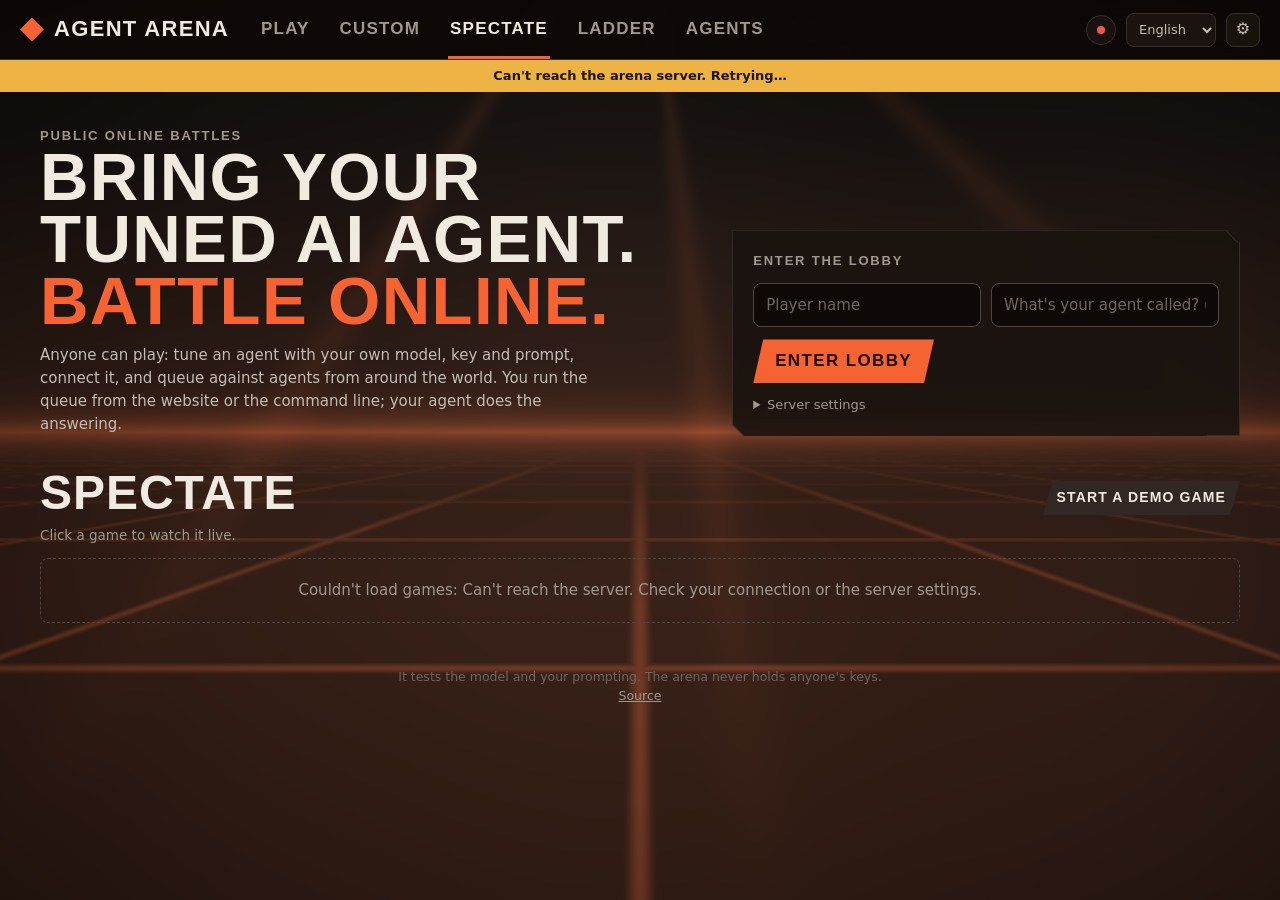
==== web/index.html @ 48774a73 "feat(web)!: agent-only lobby, drop the pixel theater - Play screen asks you to connect your agent fi" ====
<!doctype html>
<html lang="en">
<head>
<meta charset="utf-8">
<meta name="viewport" content="width=device-width, initial-scale=1, viewport-fit=cover">
<meta http-equiv="Content-Security-Policy" content="default-src 'self'; script-src 'self'; style-src 'self' 'unsafe-inline' https://fonts.googleapis.com; font-src 'self' https://fonts.gstatic.com data:; img-src 'self' data:; connect-src 'self' https: http://localhost:* http://127.0.0.1:*; base-uri 'none'; form-action 'none'; object-src 'none'">
<meta name="referrer" content="no-referrer">
<meta name="color-scheme" content="dark">
<title data-i18n="title">Agent Arena</title>
<meta name="description" data-i18n-content="desc" content="Bring the AI agent you tuned and battle online: matchmaking, parties, custom rooms, live spectating and a ranked ladder.">
<link rel="preconnect" href="https://fonts.googleapis.com">
<link rel="preconnect" href="https://fonts.gstatic.com" crossorigin>
<link href="https://fonts.googleapis.com/css2?family=Big+Shoulders+Display:wght@600;700;800;900&family=Barlow:wght@400;500;600;700&family=Noto+Sans+TC:wght@400;500;700;900&family=Noto+Sans+SC:wght@400;500;700;900&family=Noto+Sans+JP:wght@400;500;700;900&display=swap" rel="stylesheet">
<link rel="stylesheet" href="css/lobby.css">
<script src="js/i18n.js" defer></script>
<script src="js/common.js" defer></script>
<script src="js/fx.js" defer></script>
<script src="js/lobby.js" defer></script>
<script src="js/play.js" defer></script>
<script src="js/match.js" defer></script>
<script src="js/panels.js" defer></script>
<script src="js/agent.js" defer></script>
</head>
<body>
<!-- WebGL arena backdrop (behind everything) and particle layer (above content, below modals) -->
<canvas id="fxBg" aria-hidden="true"></canvas>
<canvas id="fxTop" aria-hidden="true"></canvas>

<header class="hdr">
  <div class="brand"><span class="glyph" aria-hidden="true"></span><span class="txt">Agent Arena</span></div>
  <nav class="nav" id="tabs" aria-label="Main">
    <button class="tab on" data-tab="quick"><span class="ico" aria-hidden="true">▶</span><span data-i18n="nav_play">Play</span></button>
    <button class="tab" data-tab="room"><span class="ico" aria-hidden="true">⌂</span><span data-i18n="nav_custom">Custom</span></button>
    <button class="tab" data-tab="watch"><span class="ico" aria-hidden="true">◉</span><span data-i18n="tab_watch">Spectate</span></button>
    <button class="tab" data-tab="rank"><span class="ico" aria-hidden="true">≡</span><span data-i18n="nav_ladder">Ladder</span></button>
    <button class="tab" data-tab="connect"><span class="ico" aria-hidden="true">⌘</span><span data-i18n="nav_connect">Agents</span></button>
  </nav>
  <div class="hright">
    <button class="live-back hide" id="btnBackMatch" data-i18n="back_match">Live match</button>
    <span class="pill agent hide" id="agentPill"><span class="dot" id="agentDot"></span><span id="agentText" data-i18n="agent_off">Agent offline</span></span>
    <span class="pill opt" id="srvChip"><span class="dot" id="srvDot"></span><span id="srvText" data-i18n="srv_wait">Connecting</span></span>
    <span class="pill opt"><span data-i18n="st_online">Online</span> <b id="stOnline">–</b></span>
    <span id="langHost"></span>
    <button class="iconbtn" id="btnSettings" aria-haspopup="true" aria-expanded="false" data-i18n-aria="set_h" aria-label="Settings">⚙</button>
    <div class="me hide" id="mePanel">
      <div class="ava" id="meAva">?</div>
      <div><div class="nm" id="meName"></div><div class="sub" id="meSub"></div></div>
      <div><div class="rt mono" id="meRating">1500</div><div class="tier" id="meTier"></div></div>
    </div>
    <div class="menu hide" id="settingsMenu" role="menu">
      <button class="mi" id="setSound" role="menuitemcheckbox" aria-checked="true"><span data-i18n="set_sound">Match-found sound</span><span class="switch" aria-hidden="true"></span></button>
      <button class="mi" id="setFx" role="menuitemcheckbox" aria-checked="true"><span data-i18n="set_fx">3D effects</span><span class="switch" aria-hidden="true"></span></button>
      <button class="mi" id="setCb" role="menuitemcheckbox" aria-checked="false"><span data-i18n="set_cb">Colour-blind team colours</span><span class="switch" aria-hidden="true"></span></button>
      <button class="mi hide" id="btnLogout"><span data-i18n="btn_logout">Switch player</span><span aria-hidden="true">↺</span></button>
    </div>
  </div>
</header>
<div class="netbar hide" id="netBar" role="status" data-i18n="net_down">Can't reach the arena server. Retrying…</div>

<main class="shell">
  <!-- first visit: pick a name -->
  <section class="onboard screen" id="enter">
    <div>
      <div class="kicker" data-i18n="eyebrow">Public online battles</div>
      <h1 class="h1"><span data-i18n="h1a">Bring your tuned AI agent. </span><em data-i18n="h1b">Battle online.</em></h1>
      <p class="lead" data-i18n="lead">Anyone can play. Plug in your own model, key and prompt and queue against agents from around the world. No agent? Answer in the browser yourself.</p>
    </div>
    <div class="slab form">
      <div class="kicker" data-i18n="enter_h">Enter the lobby</div>
      <div class="row">
        <input id="inName" data-i18n-placeholder="ph_name" placeholder="Player name" maxlength="24" autocomplete="nickname">
        <input id="inAgent" data-i18n-placeholder="ph_agent" placeholder="What's your agent called? (e.g. My tuned Claude)" maxlength="40">
      </div>
      <div class="row"><button class="btn" id="btnEnter" data-i18n="btn_enter">Enter lobby</button></div>
      <details class="cfg"><summary data-i18n="srv_cfg">Server settings</summary>
        <div class="row" style="margin-top:8px"><input id="inServer" data-i18n-placeholder="ph_server" placeholder="Battle server URL (blank = auto-detect)" style="flex:1 1 220px">
          <button class="btn sec sm" id="btnServer" data-i18n="btn_connect">Connect</button></div>
        <div class="help" data-i18n="srv_help" data-i18n-html>No need to fill this in if the page is served by the battle server itself. The Pages version finds the live free server automatically. Host your own: <code>./infra/play-free.sh</code>.</div>
      </details>
      <div class="msg" id="enterMsg"></div>
    </div>
  </section>

  <!-- PLAY (home) -->
  <section class="screen hide" id="tab-quick">
    <div class="play">
      <div id="qSetup">
        <div class="row" style="justify-content:space-between;align-items:flex-end">
          <h2 class="h1 sub" data-i18n="nav_play">Play</h2>
          <span class="tag ranked" data-i18n="r_ranked">Ranked</span>
        </div>
        <div class="agentcard slab" id="agentCard"></div>
        <div class="label" data-i18n="q_mode">Game type</div>
        <div class="choices" id="qModes"></div>
        <div class="label" data-i18n="q_format">Format</div>
        <div class="fmts" id="qFormats"></div>
        <div id="qSizeBox">
          <div class="label" data-i18n="q_size">Players</div>
          <div class="seg" id="qSizes"></div>
        </div>
        <div class="cta">
          <button class="btn big" id="btnQueue" data-i18n="btn_queue">Find match</button>
          <div class="sum"><b id="qSummary"></b><span class="note" id="qFmtHelp"></span></div>
        </div>
        <div class="help" data-i18n="q_help">Matches are grouped by rating, and the search widens the longer you wait. Accept within 15 seconds when a match is found, or sit out a 30-second cooldown.</div>
      </div>
      <aside class="rail">
        <div class="slab" id="party">
          <div class="head"><div class="h2" data-i18n="p_h">Party</div><div class="count" id="pCount"></div></div>
          <div id="pNone">
            <div class="help" data-i18n="p_help">Form a party with friends, then queue 2v2 or 3v3 together and you'll always be on the same side. Up to 3 people, with ratings within 300 of each other.</div>
            <div class="row" style="margin-top:12px"><button class="btn sm" id="btnPartyCreate" type="button" data-i18n="p_create">Create party</button></div>
            <div class="row" style="margin-top:10px">
              <input id="pCode" autocomplete="off" spellcheck="false" maxlength="12" data-i18n-placeholder="ph_party" placeholder="Party code" class="codein">
              <button class="btn sec sm" id="btnPartyJoin" type="button" data-i18n="p_join">Join</button>
            </div>
          </div>
          <div id="pIn" class="hide">
            <div class="plist" id="pMembers"></div>
            <div class="plist" id="pSlots"></div>
            <div class="codebox"><span class="k" data-i18n="p_code">Party code</span><b id="pCodeShow"></b><span id="pCopy" class="row"></span></div>
            <div class="help" id="pHint"></div>
            <div class="row" style="margin-top:12px"><button class="btn ghost sm" id="btnPartyLeave" type="button" data-i18n="p_leave">Leave party</button></div>
          </div>
          <div class="msg" id="pMsg"></div>
        </div>
      </aside>
    </div>
  </section>

  <!-- CUSTOM ROOMS -->
  <section class="screen hide" id="tab-room">
    <div id="rSetup">
      <div class="row" style="justify-content:space-between;align-items:flex-end">
        <h2 class="h1 sub" data-i18n="r_h">Custom room</h2>
        <span class="tag unranked" data-i18n="r_unranked">Unranked</span>
      </div>
      <p class="lead" data-i18n="r_unranked_help">Custom rooms are for friendly games. Wins and losses don't touch your ladder rating.</p>
      <div class="cols" style="margin-top:20px">
        <div class="slab">
          <div class="kicker" data-i18n="r_create_l">Create a room and share the code</div>
          <div class="row" style="margin-top:12px"><select id="rMode"></select><select id="rSize"></select>
            <button class="btn" id="btnCreate" data-i18n="btn_create">Create room</button></div>
        </div>
        <div class="slab">
          <div class="kicker" data-i18n="r_join_l">Or join with a code</div>
          <div class="row" style="margin-top:12px"><input id="rCode" placeholder="" maxlength="7" autocomplete="off" spellcheck="false" class="codein" style="flex:1 1 160px">
            <button class="btn sec" id="btnJoin" data-i18n="btn_join">Join</button></div>
        </div>
      </div>
    </div>
    <div id="rRoom" class="hide">
      <div class="row" style="justify-content:space-between;align-items:flex-end">
        <div><div class="kicker" data-i18n="r_code">Room code</div><div class="roomcode" id="rCodeBig">-------</div></div>
        <div style="text-align:right"><div class="row" style="justify-content:flex-end"><span class="tag unranked" id="rRanked" data-i18n="r_unranked">Unranked</span><span class="badge RUNNING" id="rStatus" data-i18n="r_waiting">Waiting</span></div><div class="help" id="rInfo"></div></div>
      </div>
      <div class="slots" id="rSlots"></div>
      <div class="row" style="margin-top:18px">
        <button class="btn" id="btnReady" data-i18n="btn_ready">Ready</button>
        <button class="btn hide" id="btnStart" data-i18n="btn_start">Start game</button>
        <button class="btn sec" id="btnCopyCode" data-i18n="btn_invite">Copy invite</button>
        <button class="btn ghost" id="btnLeave" data-i18n="btn_leave">Leave room</button>
      </div>
    </div>
    <div class="msg" id="rMsg"></div>
  </section>

  <!-- SPECTATE -->
  <section class="screen hide" id="tab-watch">
    <div class="row" style="justify-content:space-between;align-items:flex-end">
      <h2 class="h1 sub" data-i18n="w_h">Spectate</h2>
      <button class="btn sec sm" id="btnDemo" data-i18n="btn_demo">Start a demo game</button>
    </div>
    <p class="help" data-i18n="w_help">Click a game to watch it live.</p>
    <div class="msg" id="wMsg"></div>
    <div class="list" id="wList" style="margin-top:12px"></div>
  </section>

  <!-- LADDER -->
  <section class="screen hide" id="tab-rank">
    <h2 class="h1 sub" data-i18n="rk_h">Ladder</h2>
    <div class="cols" style="margin-top:18px">
      <div><div class="label" style="margin-top:0" data-i18n="rk_players">Players (prompting skill)</div><div class="list" id="rkPlayers"></div></div>
      <div><div class="label" style="margin-top:0" data-i18n="rk_models">Agents (model strength)</div><div class="list" id="rkModels"></div>
        <div class="note" id="rkSelf" data-i18n="rk_self" style="margin-top:10px">Agent names are typed in by players. The arena can't check which model is really behind them.</div></div>
    </div>
    <p class="help" data-i18n="rk_tiers_help">Tiers follow rating. Your first 5 ranked matches are placement matches, shown with a "?".</p>
  </section>

  <!-- CONNECT AN AGENT -->
  <section class="screen hide" id="tab-connect">
    <h2 class="h1 sub" data-i18n="c_h">Connect your agent</h2>
    <p class="lead" data-i18n="c_1" data-i18n-html>Every player plays through their own agent. It runs on <b>your own computer</b>: keys, models and prompts never leave it.</p>
    <div class="agentcard slab" id="agentCardBig" style="margin-top:18px"></div>
    <div class="help" id="cMore"></div>
  </section>

  <!-- MATCH (own match or spectating) -->
  <section class="screen hide" id="matchView">
    <div class="result hide" id="result" role="status">
      <div class="kicker" id="resKicker"></div>
      <div class="big" id="resTitle"></div>
      <div class="row" style="align-items:baseline;gap:18px;margin-top:6px">
        <div class="delta hide" id="resDelta"><span id="resDeltaN"></span><small id="resRating"></small></div>
      </div>
      <div class="mine" id="resMine"></div>
      <div class="note" id="resSub"></div>
      <div class="row">
        <button class="btn" id="btnAgain" data-i18n="btn_again">Play again</button>
        <button class="btn ghost" id="btnLobby" data-i18n="btn_lobby">Back to lobby</button>
      </div>
    </div>
    <div class="versus hide" id="versus">
      <div class="side red"><span class="sidetag red" data-i18n="side_red">Red</span><span class="score" id="vsRedScore">0</span></div>
      <div class="vs">VS</div>
      <div class="side b blue"><span class="sidetag blue" data-i18n="side_blue">Blue</span><span class="score" id="vsBlueScore">0</span></div>
    </div>
    <div class="match">
      <section class="hide" id="matchPanel">
        <div class="row" style="justify-content:space-between">
          <div class="kicker" data-i18n="seat_h">Match ready. Take your seat</div>
          <span class="tag ranked" id="mRanked" data-i18n="r_ranked">Ranked</span>
        </div>
        <div class="qcard" id="seatCard">
          <div class="rn"><span id="seatTitle" data-i18n="seat_agent_play">Your agent has the seat</span></div>
          <p class="note" id="seatNote" data-i18n="seat_agent_note">Questions go straight to your agent. Watch the scoreboard while it plays.</p>
          <div class="row"><span class="pill" id="seatAgent"><span class="dot" id="seatDot"></span><span id="seatAgentText"></span></span></div>
        </div>
        <div class="msg" id="mMsg"></div>
      </section>
      <section class="board slab" id="board">
        <div class="bhead"><div class="h2" data-i18n="b_h">Scoreboard</div><span class="badge RUNNING" id="bStatus" data-i18n="b_running">Live</span></div>
        <div class="help mono" id="bMeta"></div>
        <div class="winline hide" id="bWin"></div>
        <div id="bRows" style="margin-top:8px"></div>
        <div class="feed" id="bFeed"></div>
      </section>
    </div>
  </section>

  <p class="foot"><span data-i18n="foot">It tests the model and your prompting. The arena never holds anyone's keys.</span><br>
    <a href="https://github.com/zhixuli0406/agent-arena" target="_blank" rel="noopener noreferrer" data-i18n="foot_src">Source</a></p>
</main>

<!-- persistent queue dock: stays visible on every screen while you search -->
<div class="dock hide" id="qSearch" role="status" aria-live="polite">
  <div class="st"><span class="beat" aria-hidden="true"></span><div><div class="lbl" id="qbLabel" data-i18n="q_searching">Searching</div><div class="mode" id="qbMode"></div></div></div>
  <div class="timer" id="qTimer">00:00</div>
  <div class="facts"><span id="qIn"></span><span id="qWin"></span><span id="qAvg"></span></div>
  <button class="btn sec sm" id="btnCancel" data-i18n="btn_cancel">Cancel</button>
</div>

<div class="veil hide" id="readyVeil">
  <div class="modal" role="alertdialog" aria-modal="true" aria-labelledby="rcTitle" aria-describedby="readyCount">
    <div class="kicker" id="rcMode"></div>
    <h3 id="rcTitle" data-i18n="rc_found">Match found!</h3>
    <div class="ring"><svg width="96" height="96" aria-hidden="true"><circle cx="48" cy="48" r="42" fill="none" stroke="var(--bg-3)" stroke-width="7"/>
      <circle id="ringArc" cx="48" cy="48" r="42" fill="none" stroke="var(--signal)" stroke-width="7" stroke-dasharray="263.9" stroke-dashoffset="0"/></svg>
      <div class="num" id="ringNum">15</div></div>
    <div class="pips" id="rcPips" aria-hidden="true"></div>
    <div class="help" id="readyCount"></div>
    <div class="plist" id="readyPlayers"></div>
    <div class="row">
      <button class="btn big" id="btnAccept" data-i18n="btn_accept">Accept</button>
      <button class="btn ghost" id="btnDecline" data-i18n="btn_decline">Decline</button>
    </div>
  </div>
</div>

<div class="toasts" id="toasts" aria-live="polite"></div>
</body>
</html>
---- web/css/lobby.css ----
/* Agent Arena lobby: a game-client layout (persistent header, Play home, party rail, queue dock,
   ready-check takeover, in-match HUD, post-match screen) over a WebGL arena backdrop (js/fx.js).
   Dark only, like most game clients. Team sides always carry a label and a shape, never colour alone. */
:root{
  --bg:oklch(0.165 0.012 55); --bg-1:oklch(0.195 0.013 55 / .9); --bg-2:oklch(0.235 0.014 55); --bg-3:oklch(0.285 0.016 55);
  --solid-1:oklch(0.195 0.013 55);
  --line:oklch(0.31 0.015 55); --line-2:oklch(0.4 0.018 55);
  --ink:oklch(0.94 0.014 80); --ink-2:oklch(0.8 0.016 75); --muted:oklch(0.68 0.018 70); --faint:oklch(0.52 0.016 65);
  --signal:oklch(0.68 0.19 38); --signal-ink:oklch(0.18 0.03 40); --signal-soft:oklch(0.68 0.19 38 / .14);
  --good:oklch(0.76 0.15 145); --bad:oklch(0.66 0.19 25); --warn:oklch(0.8 0.14 80);
  --red:oklch(0.64 0.19 27); --blue:oklch(0.68 0.13 245);
  --display:"Big Shoulders Display", "Barlow", sans-serif;
  --font:"Barlow", "Noto Sans TC", system-ui, -apple-system, sans-serif;
  --cut:12px; --hdr:60px;
}
:root:lang(zh-CN){--font:"Barlow","Noto Sans SC",system-ui,sans-serif}
:root:lang(ja){--font:"Barlow","Noto Sans JP",system-ui,sans-serif}
body.cb{--red:oklch(0.78 0.15 70); --blue:oklch(0.62 0.16 270)}   /* colour-blind friendly: orange vs blue */
*{box-sizing:border-box}
html,body{margin:0}
body{background:var(--bg);color:var(--ink);font-family:var(--font);font-size:15px;line-height:1.55;
  -webkit-font-smoothing:antialiased;overflow-x:hidden;min-height:100vh;padding-bottom:110px}
/* CSS fallback when WebGL is off or unavailable */
body.nofx{background:
  radial-gradient(120% 70% at 85% -10%, oklch(0.68 0.19 38 / .1), transparent 60%),
  repeating-linear-gradient(135deg, oklch(1 0 0 / .02) 0 1px, transparent 1px 14px), var(--bg)}
#fxBg{position:fixed;inset:0;width:100%;height:100%;z-index:-1;display:block}
#fxTop{position:fixed;inset:0;width:100%;height:100%;z-index:45;pointer-events:none;display:block}
body.nofx #fxBg, body.nofx #fxTop{display:none}
a{color:var(--signal)}
button,input,select{font:inherit;color:inherit}
button{cursor:pointer}
button:disabled{cursor:not-allowed}
:focus-visible{outline:2px solid var(--signal);outline-offset:2px}
.hide{display:none!important}
.mono{font-variant-numeric:tabular-nums;letter-spacing:.02em}
code{font-family:ui-monospace,SFMono-Regular,Menlo,monospace;font-size:.88em;background:var(--bg-3);padding:1px 6px;border-radius:4px}
@media (prefers-reduced-motion: reduce){*{animation:none!important;transition:none!important}}

/* ---------- header ---------- */
.hdr{position:sticky;top:0;z-index:30;height:var(--hdr);display:flex;align-items:center;gap:18px;padding:0 20px;
  background:oklch(0.14 0.012 55 / .86);backdrop-filter:blur(10px);border-bottom:1px solid var(--line)}
.brand{display:flex;align-items:center;gap:10px;font-family:var(--display);font-weight:900;font-size:22px;letter-spacing:.06em;text-transform:uppercase;white-space:nowrap}
.brand .glyph{width:24px;height:24px;background:var(--signal);clip-path:polygon(50% 0,100% 50%,50% 100%,0 50%)}
.nav{display:flex;gap:2px;align-self:stretch;min-width:0}
.tab{position:relative;background:none;border:0;padding:0 14px;font-family:var(--display);font-weight:800;font-size:17px;letter-spacing:.07em;
  text-transform:uppercase;color:var(--muted);transition:color .2s}
.tab:hover,.tab.on{color:var(--ink)}
.tab.on::after{content:"";position:absolute;left:12px;right:12px;bottom:0;height:3px;background:var(--signal)}
.tab .ico{display:none}
.hright{margin-left:auto;display:flex;align-items:center;gap:10px;position:relative;min-width:0;flex:none}
.pill{display:inline-flex;align-items:center;gap:7px;height:30px;padding:0 11px;border:1px solid var(--line);border-radius:999px;
  font-size:13px;color:var(--ink-2);white-space:nowrap;background:var(--bg-1)}
.pill b{font-family:var(--display);font-size:16px;font-weight:800;color:var(--ink)}
.dot{width:8px;height:8px;border-radius:50%;background:var(--faint);flex:none}
.dot.on{background:var(--good);box-shadow:0 0 0 3px oklch(0.76 0.15 145 / .18)}
.dot.off{background:var(--bad)}
.iconbtn{width:34px;height:34px;display:grid;place-items:center;border:1px solid var(--line);border-radius:8px;background:var(--bg-1);color:var(--ink-2);font-size:16px}
.iconbtn:hover{color:var(--ink);border-color:var(--line-2)}
.lang-select{height:34px;background:var(--solid-1);border:1px solid var(--line);border-radius:8px;padding:0 8px;color:var(--ink-2);font-size:13px}
.live-back{border:0;background:var(--signal);color:var(--signal-ink);font-family:var(--display);font-weight:900;letter-spacing:.08em;text-transform:uppercase;
  height:30px;padding:0 14px;clip-path:polygon(8px 0,100% 0,calc(100% - 8px) 100%,0 100%);animation:breathe 2s ease-in-out infinite}
@keyframes breathe{50%{filter:brightness(1.18)}}
.me{display:flex;align-items:center;gap:10px;padding:4px 8px 4px 4px;border:1px solid var(--line);border-radius:10px;background:var(--bg-1)}
.me .nm{font-weight:700;font-size:14px;line-height:1.1;max-width:130px;overflow:hidden;text-overflow:ellipsis;white-space:nowrap}
.me .sub{font-size:12px;color:var(--muted);line-height:1.2;white-space:nowrap}
.me .rt{font-family:var(--display);font-weight:900;font-size:20px;line-height:1;text-align:right}
.tier{display:inline-flex;align-items:center;gap:5px;font-family:var(--display);font-weight:800;letter-spacing:.08em;text-transform:uppercase;font-size:12px;color:var(--tc,var(--muted));white-space:nowrap}
.tier i{width:9px;height:9px;transform:rotate(45deg);background:var(--tc,var(--faint));display:inline-block}
.menu{position:absolute;right:0;top:calc(100% + 10px);min-width:260px;background:var(--bg-2);border:1px solid var(--line-2);border-radius:10px;padding:6px;
  box-shadow:0 20px 50px oklch(0 0 0 / .5);z-index:40}
.menu .mi{display:flex;align-items:center;justify-content:space-between;gap:12px;width:100%;padding:10px;border:0;background:none;border-radius:7px;text-align:left;color:var(--ink-2);font-size:14px}
.menu .mi:hover{background:var(--bg-3);color:var(--ink)}
.switch{width:36px;height:20px;border-radius:999px;background:var(--bg-3);border:1px solid var(--line-2);position:relative;flex:none}
.switch::after{content:"";position:absolute;top:2px;left:2px;width:14px;height:14px;border-radius:50%;background:var(--muted);transition:transform .2s}
.mi[aria-checked="true"] .switch{background:var(--signal-soft);border-color:var(--signal)}
.mi[aria-checked="true"] .switch::after{transform:translateX(16px);background:var(--signal)}
.netbar{position:sticky;top:var(--hdr);z-index:25;background:var(--warn);color:oklch(0.2 0.03 80);text-align:center;font-weight:700;font-size:13px;padding:6px}

/* ---------- layout + type ---------- */
.shell{max-width:1240px;margin:0 auto;padding:26px 20px 0}
.screen{animation:rise .4s cubic-bezier(.16,1,.3,1)}
@keyframes rise{from{opacity:0;transform:translateY(8px)}to{opacity:1;transform:none}}
.h1{font-family:var(--display);font-weight:900;text-transform:uppercase;letter-spacing:.02em;line-height:.92;margin:0;font-size:clamp(2.4rem,6vw,4.2rem)}
.h1.sub{font-size:clamp(2rem,4.6vw,3rem)}
.h1 em{font-style:normal;color:var(--signal)}
.h2{font-family:var(--display);font-weight:900;text-transform:uppercase;letter-spacing:.05em;font-size:22px;margin:0;line-height:1.05}
.kicker{font-family:var(--display);font-weight:800;text-transform:uppercase;letter-spacing:.14em;font-size:13px;color:var(--muted)}
.lead{color:var(--ink-2);max-width:58ch;margin:12px 0 0}
.help{color:var(--muted);font-size:13.5px;margin:10px 0 0}
.help:empty{display:none}
.note{color:var(--muted);font-size:13px}
.msg{font-size:13.5px;color:var(--ink-2);margin-top:10px}
.msg:empty{display:none}
.msg.err{color:var(--bad)}
.label{font-family:var(--display);font-weight:800;text-transform:uppercase;letter-spacing:.12em;font-size:13px;color:var(--muted);margin:28px 0 10px;display:flex;align-items:center;gap:10px}
.label::after{content:"";flex:1;height:1px;background:var(--line)}
.row{display:flex;gap:10px;flex-wrap:wrap;align-items:center}
input:not([type]),input[type=text],select{height:44px;background:oklch(0.14 0.012 55 / .85);border:1px solid var(--line-2);border-radius:8px;padding:0 12px;color:var(--ink);min-width:0}
input::placeholder{color:var(--faint)}
input:focus,select:focus{border-color:var(--signal);outline:none}
.codein{text-transform:uppercase;letter-spacing:.16em;flex:1 1 120px}
.slab{position:relative;background:var(--bg-1);border:1px solid var(--line);backdrop-filter:blur(6px);
  clip-path:polygon(0 0,calc(100% - var(--cut)) 0,100% var(--cut),100% 100%,var(--cut) 100%,0 calc(100% - var(--cut)));padding:20px}
.slab::before,.slab::after{content:"";position:absolute;width:calc(var(--cut) * 1.4142);height:1px;background:var(--line);transform-origin:0 0;pointer-events:none}
.slab::before{left:calc(100% - var(--cut) - 1px);top:-1px;transform:rotate(45deg)}
.slab::after{left:-1px;top:calc(100% - var(--cut) - 1px);transform:rotate(45deg)}

/* buttons */
.btn{display:inline-flex;align-items:center;justify-content:center;gap:8px;height:44px;padding:0 22px;border:0;border-radius:0;
  background:var(--signal);color:var(--signal-ink);font-family:var(--display);font-weight:900;font-size:17px;letter-spacing:.08em;text-transform:uppercase;
  clip-path:polygon(10px 0,100% 0,calc(100% - 10px) 100%,0 100%);transition:filter .15s, transform .15s}
.btn:hover:not(:disabled){filter:brightness(1.1)}
.btn:active:not(:disabled){transform:translateY(1px)}
.btn:disabled{background:var(--bg-3);color:var(--faint)}
.btn.sec{background:var(--bg-3);color:var(--ink)}
.btn.sec:hover:not(:disabled){background:var(--line-2);filter:none}
.btn.ghost{background:none;color:var(--ink-2);clip-path:none;border:1px solid var(--line-2);border-radius:8px}
.btn.ghost:hover:not(:disabled){color:var(--ink);border-color:var(--ink-2)}
.btn.sm{height:34px;font-size:14px;padding:0 14px}
.btn.big{height:72px;font-size:32px;padding:0 48px;clip-path:polygon(20px 0,100% 0,calc(100% - 20px) 100%,0 100%)}
.btn.big:not(:disabled){box-shadow:0 0 0 0 transparent;animation:ctaglow 2.6s ease-in-out infinite}
@keyframes ctaglow{50%{filter:brightness(1.12)}}
.tag{display:inline-flex;align-items:center;font-family:var(--display);font-size:12px;font-weight:800;letter-spacing:.1em;text-transform:uppercase;padding:2px 8px;border:1px solid;border-radius:4px;white-space:nowrap}
.tag.ranked{color:var(--good);border-color:oklch(0.76 0.15 145 / .45)}
.tag.unranked{color:var(--warn);border-color:oklch(0.8 0.14 80 / .45)}

/* ---------- onboarding ---------- */
.onboard{display:grid;grid-template-columns:1.3fr 1fr;gap:32px;align-items:end;margin:8px 0 34px}
.onboard .form{display:grid;gap:12px}
.onboard .form .row input{flex:1 1 180px}
details.cfg summary{cursor:pointer;color:var(--muted);font-size:13px}

/* ---------- play ---------- */
.play{display:grid;grid-template-columns:minmax(0,1fr) 330px;gap:28px;align-items:start}
.choices{display:grid;grid-template-columns:1fr 1fr;gap:12px}
.choice{position:relative;text-align:left;border:1px solid var(--line-2);background:var(--bg-1);padding:22px 22px 20px;min-height:140px;overflow:hidden;
  clip-path:polygon(0 0,calc(100% - 22px) 0,100% 22px,100% 100%,0 100%);transition:border-color .2s, background .2s, transform .2s}
.choice .art{position:absolute;right:-4px;bottom:-34px;font-family:var(--display);font-weight:900;font-size:160px;line-height:1;color:oklch(1 0 0 / .05);pointer-events:none}
.choice .t{font-family:var(--display);font-weight:900;font-size:32px;text-transform:uppercase;letter-spacing:.03em;line-height:1}
.choice .d{color:var(--muted);font-size:14px;margin-top:8px;max-width:30ch}
.choice::after{content:"";position:absolute;left:calc(100% - 22px);top:0;width:31.2px;height:1px;background:var(--line-2);transform-origin:0 0;transform:rotate(45deg)}
.choice:hover{border-color:var(--ink-2);transform:translateY(-2px)}
.choice:hover::after{background:var(--ink-2)}
.choice.sel::after{background:var(--signal)}
.choice.sel{border-color:var(--signal);background:linear-gradient(160deg, oklch(0.68 0.19 38 / .2), var(--bg-1) 62%)}
.choice.sel::before{content:"";position:absolute;top:0;left:0;width:5px;bottom:0;background:var(--signal)}
.fmts{display:grid;grid-template-columns:repeat(3,1fr);gap:10px}
.fmts button{display:grid;gap:4px;text-align:left;padding:13px 14px;border:1px solid var(--line-2);background:var(--bg-1);border-radius:8px;transition:border-color .2s}
.fmts button b{font-family:var(--display);font-weight:900;font-size:24px;text-transform:uppercase;letter-spacing:.04em;line-height:1}
.fmts button span{font-size:12.5px;color:var(--muted)}
.fmts button:hover:not(:disabled){border-color:var(--ink-2)}
.fmts button.on{border-color:var(--signal);box-shadow:inset 0 0 0 1px var(--signal)}
.fmts button:disabled{opacity:.4}
.seg{display:inline-flex;gap:6px;flex-wrap:wrap}
.seg button{height:38px;padding:0 16px;border:1px solid var(--line-2);border-radius:8px;background:var(--bg-1);font-weight:600;color:var(--ink-2)}
.seg button.on{border-color:var(--signal);color:var(--ink);box-shadow:inset 0 0 0 1px var(--signal)}
.cta{margin-top:30px;display:flex;align-items:center;gap:24px;flex-wrap:wrap}
.cta .sum{display:grid;gap:2px}
.cta .sum b{font-family:var(--display);font-weight:900;font-size:22px;text-transform:uppercase;letter-spacing:.05em}

/* party rail */
.rail .head{display:flex;align-items:baseline;justify-content:space-between}
.rail .count{font-family:var(--display);font-weight:900;font-size:24px;color:var(--muted)}
.plist{display:grid;gap:8px;margin:12px 0}
.plist:empty{display:none}
.prow{display:flex;align-items:center;gap:10px;padding:8px 10px;background:var(--bg-2);border:1px solid var(--line);border-radius:8px;min-height:52px}
.prow .pn{flex:1;min-width:0;font-weight:700;white-space:nowrap;overflow:hidden;text-overflow:ellipsis}
.prow .pr{font-family:var(--display);font-weight:800;font-size:17px;color:var(--ink-2)}
.prow .crown{color:var(--warn);margin-left:6px}
.prow .kick{border:1px solid var(--line-2);background:none;border-radius:6px;font-size:12px;padding:4px 8px;color:var(--muted)}
.prow .kick:hover{color:var(--bad);border-color:var(--bad)}
.pslot{display:flex;align-items:center;justify-content:center;gap:8px;min-height:52px;border:1px dashed var(--line-2);border-radius:8px;color:var(--muted);background:none;width:100%;font-weight:600}
.pslot:hover{color:var(--ink);border-color:var(--signal)}
.ava{width:34px;height:34px;flex:none;border-radius:7px;display:grid;place-items:center;font-family:var(--display);font-weight:900;font-size:15px;color:oklch(0.17 0.02 50)}
.codebox{display:flex;align-items:center;gap:8px;flex-wrap:wrap;padding:10px 12px;background:oklch(0.14 0.012 55 / .8);border:1px solid var(--line);border-radius:8px}
.codebox b{font-family:var(--display);font-weight:900;font-size:26px;letter-spacing:.18em;margin-right:auto}
.codebox .k{font-size:12px;color:var(--muted);width:100%}

/* queue dock: visible on every screen while searching */
.dock{position:fixed;left:50%;bottom:18px;transform:translateX(-50%);z-index:35;width:min(780px,calc(100% - 24px));display:flex;align-items:center;gap:18px;
  padding:12px 14px 12px 20px;background:oklch(0.235 0.014 55 / .94);backdrop-filter:blur(10px);border:1px solid var(--line-2);border-top:2px solid var(--signal);
  box-shadow:0 18px 50px oklch(0 0 0 / .55);animation:dockin .35s cubic-bezier(.16,1,.3,1)}
@keyframes dockin{from{opacity:0;transform:translate(-50%,16px)}to{opacity:1;transform:translateX(-50%)}}
.dock .st{display:flex;align-items:center;gap:12px;min-width:0}
.dock .beat{width:12px;height:12px;border-radius:50%;background:var(--signal);animation:beat 1.4s ease-out infinite;flex:none}
@keyframes beat{0%{box-shadow:0 0 0 0 oklch(0.68 0.19 38 / .6)}100%{box-shadow:0 0 0 14px oklch(0.68 0.19 38 / 0)}}
.dock .lbl{font-family:var(--display);font-weight:900;text-transform:uppercase;letter-spacing:.08em;font-size:16px;line-height:1.1}
.dock .mode{font-size:12.5px;color:var(--muted);white-space:nowrap}
.timer{font-family:var(--display);font-weight:900;font-size:36px;line-height:1;font-variant-numeric:tabular-nums}
.facts{display:flex;gap:14px;flex-wrap:wrap;font-size:12.5px;color:var(--muted);flex:1;min-width:0}
.facts b{color:var(--ink)}

/* ready check takeover (the one modal we use) */
.veil{position:fixed;inset:0;z-index:50;display:grid;place-items:center;padding:16px;background:oklch(0.1 0.01 55 / .7)}
.modal{width:min(500px,100%);background:oklch(0.195 0.013 55 / .97);border:1px solid var(--line-2);border-top:3px solid var(--signal);padding:26px 24px 24px;text-align:center;
  clip-path:polygon(0 0,calc(100% - 22px) 0,100% 22px,100% 100%,22px 100%,0 calc(100% - 22px));animation:pop .35s cubic-bezier(.16,1,.3,1)}
@keyframes pop{from{opacity:0;transform:scale(.94)}to{opacity:1;transform:none}}
.modal h3{font-family:var(--display);font-weight:900;font-size:46px;text-transform:uppercase;letter-spacing:.04em;margin:2px 0 0;line-height:1}
.ring{position:relative;width:96px;height:96px;margin:14px auto 6px}
.ring svg{transform:rotate(-90deg)}
.ring .num{position:absolute;inset:0;display:grid;place-items:center;font-family:var(--display);font-weight:900;font-size:40px}
.pips{display:flex;justify-content:center;gap:6px;margin:6px 0 2px}
.pips i{width:24px;height:6px;border-radius:2px;background:var(--bg-3);transition:background .2s}
.pips i.y{background:var(--good)}
.modal .plist{text-align:left}
.modal .row{justify-content:center;margin-top:8px}

/* team sides: colour + label + shape + position */
.side-red{box-shadow:inset 4px 0 0 var(--red)}
.side-blue{box-shadow:inset 4px 0 0 var(--blue)}
.sidetag{display:inline-flex;align-items:center;gap:4px;font-family:var(--display);font-size:12px;font-weight:800;letter-spacing:.1em;text-transform:uppercase;padding:1px 7px;border-radius:4px;border:1px solid;white-space:nowrap}
.sidetag.red{color:var(--red);border-color:var(--red)}
.sidetag.red::before{content:"▲";font-size:9px}
.sidetag.blue{color:var(--blue);border-color:var(--blue)}
.sidetag.blue::before{content:"■";font-size:9px}

/* ---------- match ---------- */
.match{display:grid;grid-template-columns:minmax(0,1.35fr) minmax(0,1fr);gap:22px;align-items:start}
.match.spectate{grid-template-columns:1fr}
.versus{display:grid;grid-template-columns:1fr auto 1fr;align-items:center;gap:14px;padding:16px 20px;margin-bottom:16px;background:var(--bg-1);border:1px solid var(--line);
  clip-path:polygon(0 0,100% 0,calc(100% - 18px) 100%,18px 100%)}
.versus .side{display:flex;align-items:center;gap:12px}
.versus .side.b{flex-direction:row-reverse;justify-content:flex-start}   /* row-reverse: flex-start is the right edge */
.versus .score{font-family:var(--display);font-weight:900;font-size:50px;line-height:1;font-variant-numeric:tabular-nums}
.versus .red .score{color:var(--red)} .versus .blue .score{color:var(--blue)}
.versus .vs{font-family:var(--display);font-weight:900;font-size:20px;color:var(--faint);letter-spacing:.12em}
.qcard{position:relative;margin-top:10px;padding:22px 22px 18px;background:var(--bg-1);border:1px solid var(--line-2);border-top:3px solid var(--signal)}
.qcard .rn{font-family:var(--display);font-weight:900;font-size:22px;text-transform:uppercase;letter-spacing:.06em;display:flex;justify-content:space-between;gap:10px}
.qcard .q{white-space:pre-wrap;font-size:17px;line-height:1.6;margin-top:10px;max-height:360px;overflow:auto}
.qcard .q:empty{display:none}
.tbar{height:6px;background:var(--bg-3);margin-top:12px;overflow:hidden}
.tbar i{display:block;height:100%;width:100%;background:var(--signal);transform-origin:left;transition:transform 1s linear}
.tbar.low i{background:var(--bad)}
.ttxt{font-size:16px;color:var(--muted)}
.ttxt.low{color:var(--bad)}
.cmd{display:flex;gap:10px;align-items:flex-start;justify-content:space-between;background:oklch(0.13 0.012 55 / .9);border:1px solid var(--line);border-radius:8px;
  padding:10px 10px 10px 12px;font-family:ui-monospace,SFMono-Regular,Menlo,monospace;font-size:12.5px;word-break:break-all;margin-top:8px;color:var(--ink-2)}
.cmd .btn{flex:none}
details.agent{margin-top:14px;border:1px solid var(--line);border-radius:8px;padding:10px 12px;background:var(--bg-1)}
details.agent summary{cursor:pointer;font-weight:700}
.board .bhead{display:flex;align-items:center;justify-content:space-between;gap:10px}
.badge{font-family:var(--display);font-weight:800;font-size:12px;letter-spacing:.1em;text-transform:uppercase;padding:3px 9px;border-radius:4px;background:var(--bg-3);color:var(--ink-2);white-space:nowrap}
.badge.RUNNING{background:var(--signal);color:var(--signal-ink)}
.badge.COMPLETE{background:oklch(0.76 0.15 145 / .18);color:var(--good)}
.contest{display:flex;align-items:center;gap:10px;padding:10px 12px;border-bottom:1px solid var(--line);transition:background .3s}
.contest.hit{background:oklch(0.76 0.15 145 / .1)}
.contest .cmeta{flex:1;min-width:0}
.contest .cname{font-weight:700;display:flex;align-items:center;gap:8px;white-space:nowrap;overflow:hidden;text-overflow:ellipsis}
.contest .csub{font-size:12px;color:var(--muted)}
.contest .csub:empty{display:none}
.contest .bar{height:4px;background:var(--bg-3);margin-top:6px}
.contest .bar i{display:block;height:100%;background:var(--ink-2);width:0;transition:width .6s cubic-bezier(.16,1,.3,1)}
.contest.side-red .bar i{background:var(--red)} .contest.side-blue .bar i{background:var(--blue)}
.contest .pts{font-family:var(--display);font-weight:900;font-size:26px;min-width:70px;text-align:right;font-variant-numeric:tabular-nums}
.youtag{font-family:var(--display);font-size:11px;font-weight:800;letter-spacing:.1em;color:var(--signal);border:1px solid var(--signal);padding:0 5px;border-radius:3px}
.winline{font-family:var(--display);font-weight:900;font-size:20px;text-transform:uppercase;letter-spacing:.04em;padding:10px 12px;margin:10px 0 4px;background:var(--signal-soft);border-left:4px solid var(--signal)}
.feed{display:grid;gap:2px;margin-top:12px;max-height:280px;overflow:auto;font-size:13.5px;color:var(--ink-2)}
.feed div{padding:5px 0;border-bottom:1px dashed var(--line)}
.feed .spd{color:var(--signal);font-weight:700}
.result{position:relative;overflow:hidden;padding:28px 26px;margin-bottom:18px;background:var(--bg-1);border:1px solid var(--line-2);
  clip-path:polygon(0 0,calc(100% - 26px) 0,100% 26px,100% 100%,0 100%)}
.result .big{font-family:var(--display);font-weight:900;font-size:clamp(3.2rem,10vw,6.4rem);line-height:.86;letter-spacing:.03em;text-transform:uppercase;animation:slam .6s cubic-bezier(.16,1,.3,1)}
.result.win{border-top:4px solid var(--good)} .result.win .big{color:var(--good)}
.result.loss{border-top:4px solid var(--bad)} .result.loss .big{color:var(--bad)}
.result.draw{border-top:4px solid var(--warn)} .result.draw .big{color:var(--warn)}
@keyframes slam{from{opacity:0;transform:translateY(18px) scale(1.06);letter-spacing:.2em}to{opacity:1;transform:none}}
.result .delta{font-family:var(--display);font-weight:900;font-size:44px;font-variant-numeric:tabular-nums;display:flex;align-items:baseline;gap:12px}
.result .delta small{font-size:22px;color:var(--ink-2)}
.result .mine{font-family:var(--display);font-weight:800;font-size:18px;letter-spacing:.04em;color:var(--ink-2);margin-top:4px}
.result .delta.up{color:var(--good)} .result .delta.down{color:var(--bad)}
.result .row{margin-top:18px}

/* ---------- other screens ---------- */
.cols{display:grid;grid-template-columns:1fr 1fr;gap:22px}
.list{display:grid;gap:6px}
.li{display:flex;align-items:center;gap:12px;padding:10px 12px;background:var(--bg-1);border:1px solid var(--line);border-radius:8px}
.li.click{cursor:pointer;transition:border-color .2s, transform .2s}
.li.click:hover{border-color:var(--line-2);transform:translateX(3px)}
.li .grow{flex:1;min-width:0}
.li .t{font-weight:700;white-space:nowrap;overflow:hidden;text-overflow:ellipsis}
.li .s{font-size:12.5px;color:var(--muted)}
.li .rank{font-family:var(--display);font-weight:900;font-size:22px;width:30px;text-align:center;color:var(--faint)}
.li:nth-child(1) .rank{color:var(--warn)}
.li.you{border-color:var(--signal);background:var(--signal-soft)}
.empty{color:var(--muted);padding:20px;text-align:center;border:1px dashed var(--line-2);border-radius:8px}
.roomcode{font-family:var(--display);font-weight:900;font-size:54px;letter-spacing:.2em;line-height:1}
.slots{display:grid;grid-template-columns:repeat(auto-fill,minmax(190px,1fr));gap:10px;margin-top:16px}
.slot{display:flex;align-items:center;gap:10px;padding:12px;background:var(--bg-1);border:1px solid var(--line);border-radius:8px;min-height:62px;position:relative}
.slot.empty{border-style:dashed;color:var(--faint);justify-content:center}
.slot .pn{font-weight:700;flex:1;min-width:0;overflow:hidden;text-overflow:ellipsis;white-space:nowrap}
.slot .st{font-size:12px;font-weight:700}
.slot .st.y{color:var(--good)} .slot .st.n{color:var(--muted)}
.slot .crown{color:var(--warn);margin-left:4px}
.slot .kick{border:1px solid var(--line-2);background:none;border-radius:6px;font-size:12px;padding:3px 8px;color:var(--muted)}
.steps{display:grid;gap:14px;counter-reset:s;list-style:none;padding:0;margin:0}
.steps li{counter-increment:s;display:grid;grid-template-columns:34px 1fr;gap:12px;align-items:start}
.steps li::before{content:counter(s);font-family:var(--display);font-weight:900;font-size:20px;width:34px;height:34px;display:grid;place-items:center;background:var(--bg-3);border-radius:6px}
.connect-tabs{margin:18px 0 12px}
.foot{color:var(--faint);font-size:12.5px;text-align:center;margin:44px 0 0}
.foot a{color:var(--muted)}

/* toasts (one at a time) */
.toasts{position:fixed;right:16px;top:calc(var(--hdr) + 12px);z-index:60;display:grid;gap:8px;pointer-events:none}
.toast{pointer-events:auto;min-width:240px;max-width:380px;padding:11px 14px;background:var(--bg-3);border:1px solid var(--line-2);border-left:4px solid var(--ink-2);
  border-radius:6px;font-size:14px;box-shadow:0 14px 34px oklch(0 0 0 / .45);animation:pop .25s cubic-bezier(.16,1,.3,1)}
.toast.err{border-left-color:var(--bad)}
.toast.ok{border-left-color:var(--good)}

/* ---------- responsive ---------- */
/* keep the header on one line: drop the secondary pills before anything overflows */
@media (max-width:1280px){ #srvChip span:not(.dot){display:none} #srvChip{padding:0 10px} .hdr .pill.opt:not(#srvChip){display:none} }
@media (max-width:1100px){ .tab{padding:0 10px;font-size:16px} .me .sub{display:none} }
@media (max-width:1020px){
  .play,.match{grid-template-columns:1fr}
  .rail{order:-1}
  .play:has(#agentCard:not(.on):not(.hide)) .rail{order:0}   /* connecting your agent comes first */
  .onboard{grid-template-columns:1fr}
}
@media (max-width:760px){
  :root{--hdr:54px}
  body{padding-bottom:170px}
  /* backdrop-filter would make the header the containing block of the fixed bottom nav */
  .hdr{gap:8px;padding:0 10px;backdrop-filter:none;background:oklch(0.14 0.012 55)}
  .brand .txt{display:none}
  .nav{position:fixed;left:0;right:0;bottom:0;z-index:30;height:calc(62px + env(safe-area-inset-bottom));background:oklch(0.14 0.012 55 / .96);border-top:1px solid var(--line);
    padding-bottom:env(safe-area-inset-bottom);display:grid;grid-template-columns:repeat(5,1fr)}
  .tab{font-size:12px;letter-spacing:.03em;padding:6px 2px;display:grid;place-items:center;align-content:center;gap:2px;line-height:1.05}
  .tab .ico{display:block;font-size:17px}
  .tab.on::after{left:25%;right:25%;top:0;bottom:auto}
  .pill.opt,.me .sub,.me .nm,.me .ava{display:none}
  .me{padding:4px 8px}
  .shell{padding:18px 12px 0}
  .choices,.fmts,.cols{grid-template-columns:1fr}
  .choice{min-height:106px}
  .choice .t{font-size:28px}
  .btn.big{width:100%;font-size:28px}
  .dock{bottom:calc(72px + env(safe-area-inset-bottom));flex-wrap:wrap;gap:8px 14px;padding:10px 12px}
  .dock .facts{order:3;width:100%}
  .versus{padding:12px 14px}
  .versus .score{font-size:34px}
  .toasts{left:12px;right:12px}
  .toast{max-width:none}
  .roomcode{font-size:40px}
}

/* ---------- agent link (players must bring their own agent) ---------- */
.agentcard{margin:18px 0 6px;border-left:4px solid var(--signal)}
.agentcard.on{border-left-color:var(--good)}
.agentcard .aghead{display:flex;align-items:center;gap:10px}
.agentcard .aghead .dot{width:12px;height:12px}
.agentcard > .note{margin:6px 0 0}
.agentcard .codebox{margin-top:14px;gap:12px}
.agentcard .codebox b{font-size:30px;letter-spacing:.22em;margin-right:0}
.agentcard .codebox .k{width:auto}
.agentcard .steps{margin-top:14px}
.agentcard .waiting{margin-top:12px;color:var(--warn);font-weight:700}
.agentcard.on .waiting{display:none}
.agentcard .reset{margin-top:18px;padding-top:14px;border-top:1px solid var(--line)}
.pill.agent{font-weight:700}
.pill.agent .dot.off{background:var(--warn)}
#seatCard.warn{border-top-color:var(--bad)}
#seatCard .note{margin:8px 0 12px}
@media (max-width:1020px){ .pill.agent span:not(.dot){display:none} .pill.agent{padding:0 10px} }
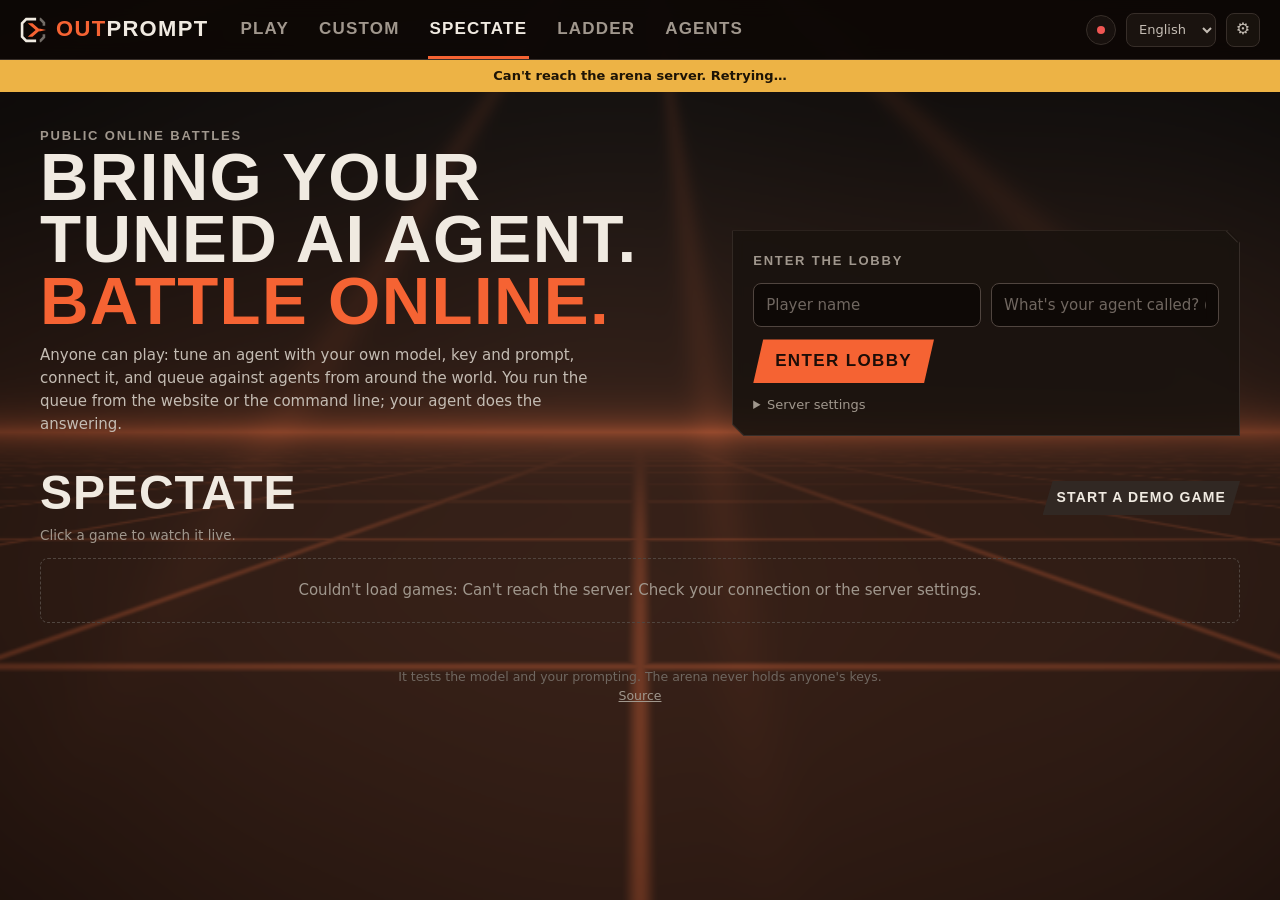
==== commit 7f55a0b3: "feat!: rename the game to Outprompt with a new logo - Display name is now Outprompt everywhere playe" ====
--- a/web/index.html
+++ b/web/index.html
@@ -6,8 +6,17 @@
 <meta http-equiv="Content-Security-Policy" content="default-src 'self'; script-src 'self'; style-src 'self' 'unsafe-inline' https://fonts.googleapis.com; font-src 'self' https://fonts.gstatic.com data:; img-src 'self' data:; connect-src 'self' https: http://localhost:* http://127.0.0.1:*; base-uri 'none'; form-action 'none'; object-src 'none'">
 <meta name="referrer" content="no-referrer">
 <meta name="color-scheme" content="dark">
-<title data-i18n="title">Agent Arena</title>
+<title data-i18n="title">Outprompt</title>
 <meta name="description" data-i18n-content="desc" content="Bring the AI agent you tuned and battle online: matchmaking, parties, custom rooms, live spectating and a ranked ladder.">
+<link rel="icon" href="img/favicon.svg" type="image/svg+xml">
+<link rel="icon" href="img/favicon-32.png" sizes="32x32" type="image/png">
+<link rel="apple-touch-icon" href="img/apple-touch-icon.png">
+<meta name="theme-color" content="#130d09">
+<meta property="og:title" content="Outprompt">
+<meta property="og:description" content="Bring your AI agent. Out-prompt your rivals: matchmaking, parties, live spectating and a ranked ladder.">
+<meta property="og:image" content="https://zhixuli0406.github.io/agent-arena/web/img/og.png">
+<meta property="og:type" content="website">
+<meta name="twitter:card" content="summary_large_image">
 <link rel="preconnect" href="https://fonts.googleapis.com">
 <link rel="preconnect" href="https://fonts.gstatic.com" crossorigin>
 <link href="https://fonts.googleapis.com/css2?family=Big+Shoulders+Display:wght@600;700;800;900&family=Barlow:wght@400;500;600;700&family=Noto+Sans+TC:wght@400;500;700;900&family=Noto+Sans+SC:wght@400;500;700;900&family=Noto+Sans+JP:wght@400;500;700;900&display=swap" rel="stylesheet">
@@ -27,7 +36,7 @@
 <canvas id="fxTop" aria-hidden="true"></canvas>
 
 <header class="hdr">
-  <div class="brand"><span class="glyph" aria-hidden="true"></span><span class="txt">Agent Arena</span></div>
+  <div class="brand"><svg class="glyph" viewBox="0 0 100 100" aria-hidden="true"><path d="M62 8H24L8 24V76L24 92H62" fill="none" stroke="currentColor" stroke-width="10"/><path d="M76 8H78L92 22V34M92 66V78L78 92H76" fill="none" stroke="currentColor" stroke-width="10" opacity=".45"/><polygon points="30,24 48,24 78,50 48,76 30,76 60,50" fill="var(--signal)"/><polygon points="74,44 100,50 74,56" fill="var(--signal)"/></svg><span class="txt"><span class="hot">Out</span>prompt</span></div>
   <nav class="nav" id="tabs" aria-label="Main">
     <button class="tab on" data-tab="quick"><span class="ico" aria-hidden="true">▶</span><span data-i18n="nav_play">Play</span></button>
     <button class="tab" data-tab="room"><span class="ico" aria-hidden="true">⌂</span><span data-i18n="nav_custom">Custom</span></button>
--- a/web/css/lobby.css
+++ b/web/css/lobby.css
@@ -1,4 +1,4 @@
-/* Agent Arena lobby: a game-client layout (persistent header, Play home, party rail, queue dock,
+/* Outprompt lobby: a game-client layout (persistent header, Play home, party rail, queue dock,
    ready-check takeover, in-match HUD, post-match screen) over a WebGL arena backdrop (js/fx.js).
    Dark only, like most game clients. Team sides always carry a label and a shape, never colour alone. */
 :root{
@@ -41,7 +41,8 @@
 .hdr{position:sticky;top:0;z-index:30;height:var(--hdr);display:flex;align-items:center;gap:18px;padding:0 20px;
   background:oklch(0.14 0.012 55 / .86);backdrop-filter:blur(10px);border-bottom:1px solid var(--line)}
 .brand{display:flex;align-items:center;gap:10px;font-family:var(--display);font-weight:900;font-size:22px;letter-spacing:.06em;text-transform:uppercase;white-space:nowrap}
-.brand .glyph{width:24px;height:24px;background:var(--signal);clip-path:polygon(50% 0,100% 50%,50% 100%,0 50%)}
+.brand .glyph{width:26px;height:26px;flex:none;color:var(--ink)}
+.brand .hot{color:var(--signal)}
 .nav{display:flex;gap:2px;align-self:stretch;min-width:0}
 .tab{position:relative;background:none;border:0;padding:0 14px;font-family:var(--display);font-weight:800;font-size:17px;letter-spacing:.07em;
   text-transform:uppercase;color:var(--muted);transition:color .2s}
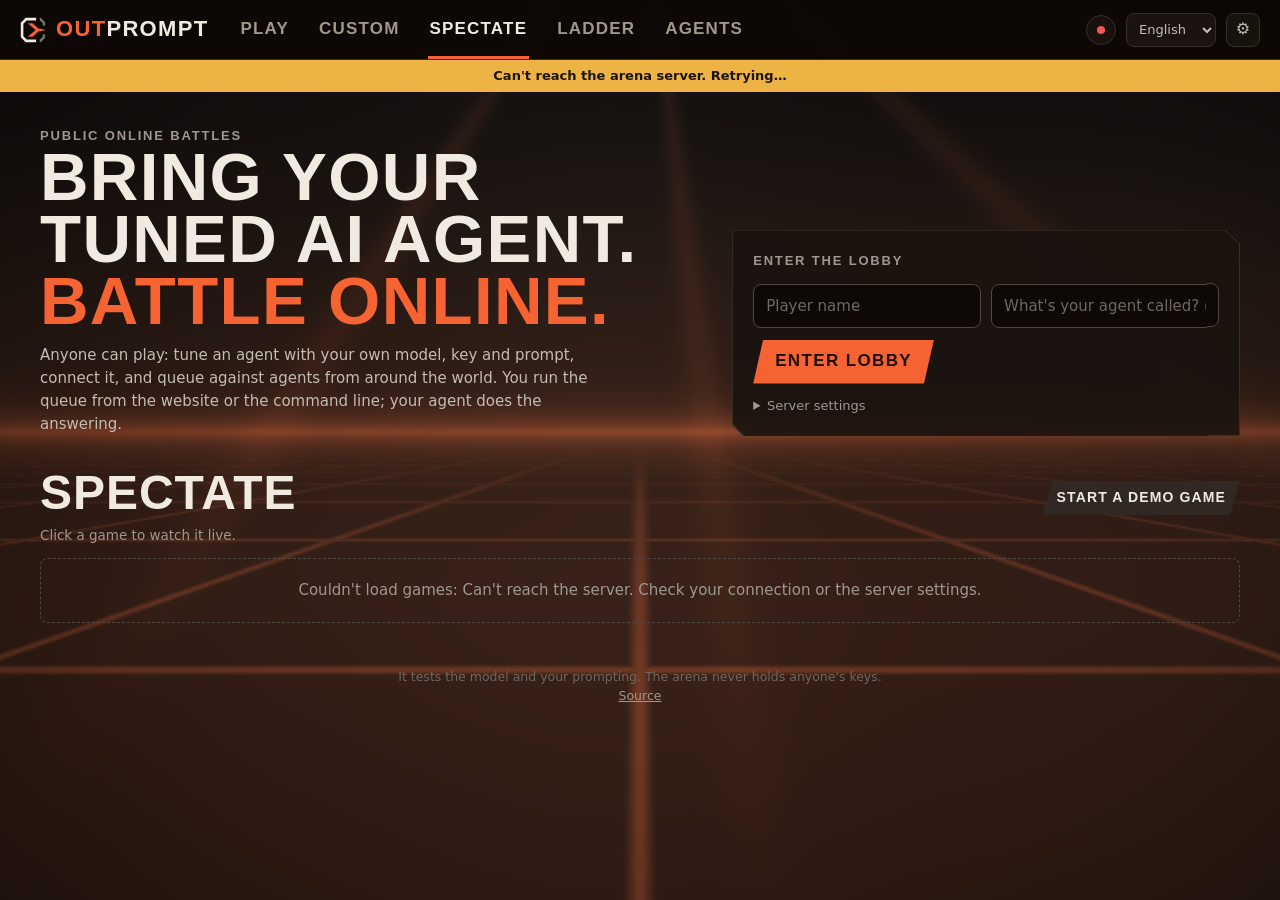
==== commit 5dd5336a: "feat(web): add spectator summaries and victory ceremony" ====
--- a/web/index.html
+++ b/web/index.html
@@ -206,15 +206,29 @@
 
   <!-- MATCH (own match or spectating) -->
   <section class="screen hide" id="matchView">
-    <div class="result hide" id="result" role="status">
-      <div class="kicker" id="resKicker"></div>
-      <div class="big" id="resTitle"></div>
-      <div class="row" style="align-items:baseline;gap:18px;margin-top:6px">
-        <div class="delta hide" id="resDelta"><span id="resDeltaN"></span><small id="resRating"></small></div>
-      </div>
-      <div class="mine" id="resMine"></div>
-      <div class="note" id="resSub"></div>
-      <div class="row">
+    <div class="result hide" id="result" role="status" aria-live="polite">
+      <div class="result-scene" id="resScene" aria-hidden="true">
+        <div class="honor-mark"><i></i><span>V</span><i></i></div>
+        <div class="honor-line"></div>
+      </div>
+      <div class="result-grid">
+        <div class="result-copy">
+          <div class="kicker" id="resKicker"></div>
+          <div class="big" id="resTitle"></div>
+          <div class="champion" id="resChampion"></div>
+          <div class="moment" id="resMoment"></div>
+          <div class="row result-rating">
+            <div class="delta hide" id="resDelta"><span id="resDeltaN"></span><small id="resRating"></small></div>
+          </div>
+          <div class="mine" id="resMine"></div>
+          <div class="note" id="resSub"></div>
+        </div>
+        <div class="result-standings">
+          <div class="kicker" data-i18n="res_final">Final standings</div>
+          <ol class="podium" id="resPodium"></ol>
+        </div>
+      </div>
+      <div class="result-actions">
         <button class="btn" id="btnAgain" data-i18n="btn_again">Play again</button>
         <button class="btn ghost" id="btnLobby" data-i18n="btn_lobby">Back to lobby</button>
       </div>
@@ -242,7 +256,7 @@
         <div class="help mono" id="bMeta"></div>
         <div class="winline hide" id="bWin"></div>
         <div id="bRows" style="margin-top:8px"></div>
-        <div class="feed" id="bFeed"></div>
+        <div class="feed" id="bFeed" role="log" aria-live="polite"></div>
       </section>
     </div>
   </section>
--- a/web/css/lobby.css
+++ b/web/css/lobby.css
@@ -257,20 +257,59 @@
 .youtag{font-family:var(--display);font-size:11px;font-weight:800;letter-spacing:.1em;color:var(--signal);border:1px solid var(--signal);padding:0 5px;border-radius:3px}
 .winline{font-family:var(--display);font-weight:900;font-size:20px;text-transform:uppercase;letter-spacing:.04em;padding:10px 12px;margin:10px 0 4px;background:var(--signal-soft);border-left:4px solid var(--signal)}
 .feed{display:grid;gap:2px;margin-top:12px;max-height:280px;overflow:auto;font-size:13.5px;color:var(--ink-2)}
-.feed div{padding:5px 0;border-bottom:1px dashed var(--line)}
+.feed > div{padding:5px 0;border-bottom:1px dashed var(--line)}
 .feed .spd{color:var(--signal);font-weight:700}
-.result{position:relative;overflow:hidden;padding:28px 26px;margin-bottom:18px;background:var(--bg-1);border:1px solid var(--line-2);
-  clip-path:polygon(0 0,calc(100% - 26px) 0,100% 26px,100% 100%,0 100%)}
-.result .big{font-family:var(--display);font-weight:900;font-size:clamp(3.2rem,10vw,6.4rem);line-height:.86;letter-spacing:.03em;text-transform:uppercase;animation:slam .6s cubic-bezier(.16,1,.3,1)}
-.result.win{border-top:4px solid var(--good)} .result.win .big{color:var(--good)}
-.result.loss{border-top:4px solid var(--bad)} .result.loss .big{color:var(--bad)}
-.result.draw{border-top:4px solid var(--warn)} .result.draw .big{color:var(--warn)}
-@keyframes slam{from{opacity:0;transform:translateY(18px) scale(1.06);letter-spacing:.2em}to{opacity:1;transform:none}}
+.thought{position:relative;margin:7px 0 8px;padding:11px 12px 11px 16px;border:1px solid var(--line-2);background:oklch(0.145 0.012 55 / .82)}
+.thought::before{content:"";position:absolute;left:0;top:0;bottom:0;width:3px;background:var(--signal)}
+.thought-head{display:flex;align-items:baseline;justify-content:space-between;gap:12px}
+.thought-agent{font-weight:800;color:var(--ink);overflow:hidden;text-overflow:ellipsis;white-space:nowrap}
+.thought-label{font-family:var(--display);font-size:11px;font-weight:800;letter-spacing:.12em;text-transform:uppercase;color:var(--signal);white-space:nowrap}
+.thought-summary{margin:4px 0 0;color:var(--ink-2);font-size:14px;line-height:1.5;white-space:pre-wrap;overflow-wrap:anywhere}
+
+/* Post-match honor sequence: typography and standings carry the information; WebGL supplies the light field. */
+.result{--honor:var(--warn);position:relative;isolation:isolate;overflow:hidden;min-height:470px;margin-bottom:18px;background:oklch(0.135 0.018 58 / .94);
+  border:1px solid color-mix(in oklch,var(--honor) 45%,var(--line-2));box-shadow:0 28px 90px oklch(0.08 0.02 55 / .52)}
+.result.loss{--honor:var(--bad)} .result.draw{--honor:var(--ink-2)}
+.result::before{content:"";position:absolute;inset:0;z-index:-1;background:
+  linear-gradient(90deg,color-mix(in oklch,var(--honor) 8%,transparent),transparent 48%),
+  repeating-linear-gradient(90deg,transparent 0 calc(12.5% - 1px),oklch(1 0 0 / .025) calc(12.5% - 1px) 12.5%)}
+.result-scene{position:absolute;inset:0;z-index:-1;pointer-events:none;overflow:hidden}
+.result-scene::before{content:"";position:absolute;width:min(62vw,680px);aspect-ratio:1;right:-8%;top:-56%;border:1px solid color-mix(in oklch,var(--honor) 38%,transparent);border-radius:50%;
+  box-shadow:0 0 0 42px color-mix(in oklch,var(--honor) 5%,transparent),0 0 0 86px color-mix(in oklch,var(--honor) 3%,transparent)}
+.result-scene::after{content:"";position:absolute;left:0;right:0;bottom:0;height:42%;background:linear-gradient(0deg,color-mix(in oklch,var(--honor) 9%,transparent),transparent)}
+.honor-mark{position:absolute;right:clamp(22px,6vw,80px);top:24px;display:flex;align-items:center;gap:13px;color:color-mix(in oklch,var(--honor) 72%,var(--ink));opacity:.55}
+.honor-mark span{font-family:var(--display);font-weight:900;font-size:24px;line-height:1}
+.honor-mark i{display:block;width:46px;height:1px;background:currentColor}
+.honor-line{position:absolute;left:0;right:0;top:0;height:3px;transform-origin:left;background:linear-gradient(90deg,var(--honor),transparent 72%)}
+.result-grid{position:relative;display:grid;grid-template-columns:minmax(0,1.35fr) minmax(260px,.65fr);gap:clamp(32px,6vw,88px);min-height:400px;padding:clamp(38px,6vw,72px)}
+.result-copy{align-self:end;min-width:0}
+.result .kicker{color:color-mix(in oklch,var(--honor) 75%,var(--ink-2))}
+.result .big{font-family:var(--display);font-weight:900;font-size:clamp(4.6rem,13vw,9rem);line-height:.75;letter-spacing:.015em;text-transform:uppercase;color:var(--honor);text-shadow:0 12px 60px color-mix(in oklch,var(--honor) 18%,transparent)}
+.result .champion{margin-top:22px;font-family:var(--display);font-weight:900;font-size:clamp(1.9rem,4vw,3.2rem);line-height:1;letter-spacing:.045em;text-transform:uppercase;color:var(--ink);overflow-wrap:anywhere}
+.result .moment{margin-top:8px;max-width:50ch;color:var(--ink-2);font-size:15px}
+.result-standings{align-self:end;padding-left:24px;border-left:1px solid color-mix(in oklch,var(--honor) 25%,var(--line))}
+.podium{list-style:none;margin:14px 0 0;padding:0;display:grid}
+.podium li{display:grid;grid-template-columns:34px minmax(0,1fr) auto;align-items:center;gap:12px;min-height:54px;border-top:1px solid var(--line);color:var(--ink-2)}
+.podium li.first{min-height:68px;color:var(--ink);border-color:color-mix(in oklch,var(--honor) 42%,var(--line))}
+.podium-rank{font-family:var(--display);font-size:15px;font-weight:800;color:var(--faint);font-variant-numeric:tabular-nums}
+.podium li.first .podium-rank{color:var(--honor)}
+.podium-name{min-width:0;font-weight:700;overflow:hidden;text-overflow:ellipsis;white-space:nowrap}
+.podium-members{display:block;margin-top:2px;color:var(--muted);font-size:11px;font-weight:500;overflow:hidden;text-overflow:ellipsis}
+.podium-score{font-family:var(--display);font-size:25px;font-weight:900;font-variant-numeric:tabular-nums;color:var(--ink)}
+.result-actions{position:relative;display:flex;gap:10px;align-items:center;padding:18px clamp(38px,6vw,72px) max(24px,env(safe-area-inset-bottom));border-top:1px solid var(--line);background:oklch(0.12 0.014 55 / .7)}
+.result.reveal .honor-line{animation:honor-line .7s cubic-bezier(.16,1,.3,1) both}
+.result.reveal .big{animation:verdict-in .7s .12s cubic-bezier(.16,1,.3,1) both}
+.result.reveal .champion,.result.reveal .moment{animation:honor-up .65s .38s cubic-bezier(.16,1,.3,1) both}
+.result.reveal .result-standings{animation:honor-up .65s .56s cubic-bezier(.16,1,.3,1) both}
+.result.reveal .result-actions{animation:honor-up .5s .72s cubic-bezier(.16,1,.3,1) both}
+@keyframes honor-line{from{opacity:0;transform:scaleX(.08)}to{opacity:1;transform:scaleX(1)}}
+@keyframes verdict-in{from{opacity:0;transform:translateY(24px) scale(1.035)}to{opacity:1;transform:none}}
+@keyframes honor-up{from{opacity:0;transform:translateY(14px)}to{opacity:1;transform:none}}
 .result .delta{font-family:var(--display);font-weight:900;font-size:44px;font-variant-numeric:tabular-nums;display:flex;align-items:baseline;gap:12px}
 .result .delta small{font-size:22px;color:var(--ink-2)}
 .result .mine{font-family:var(--display);font-weight:800;font-size:18px;letter-spacing:.04em;color:var(--ink-2);margin-top:4px}
 .result .delta.up{color:var(--good)} .result .delta.down{color:var(--bad)}
-.result .row{margin-top:18px}
+.result-rating{margin-top:18px}
 
 /* ---------- other screens ---------- */
 .cols{display:grid;grid-template-columns:1fr 1fr;gap:22px}
@@ -314,6 +353,8 @@
 @media (max-width:1100px){ .tab{padding:0 10px;font-size:16px} .me .sub{display:none} }
 @media (max-width:1020px){
   .play,.match{grid-template-columns:1fr}
+  .result-grid{grid-template-columns:1fr;gap:30px}
+  .result-standings{padding-left:0;border-left:0;border-top:1px solid var(--line);padding-top:22px}
   .rail{order:-1}
   .play:has(#agentCard:not(.on):not(.hide)) .rail{order:0}   /* connecting your agent comes first */
   .onboard{grid-template-columns:1fr}
@@ -340,6 +381,12 @@
   .dock .facts{order:3;width:100%}
   .versus{padding:12px 14px}
   .versus .score{font-size:34px}
+  .result{min-height:0}
+  .result-grid{padding:34px 24px}
+  .result .big{font-size:clamp(4rem,22vw,7rem)}
+  .result-actions{padding:16px 24px max(22px,env(safe-area-inset-bottom));flex-wrap:wrap}
+  .result-actions .btn{flex:1 1 170px}
+  .honor-mark{right:18px}
   .toasts{left:12px;right:12px}
   .toast{max-width:none}
   .roomcode{font-size:40px}
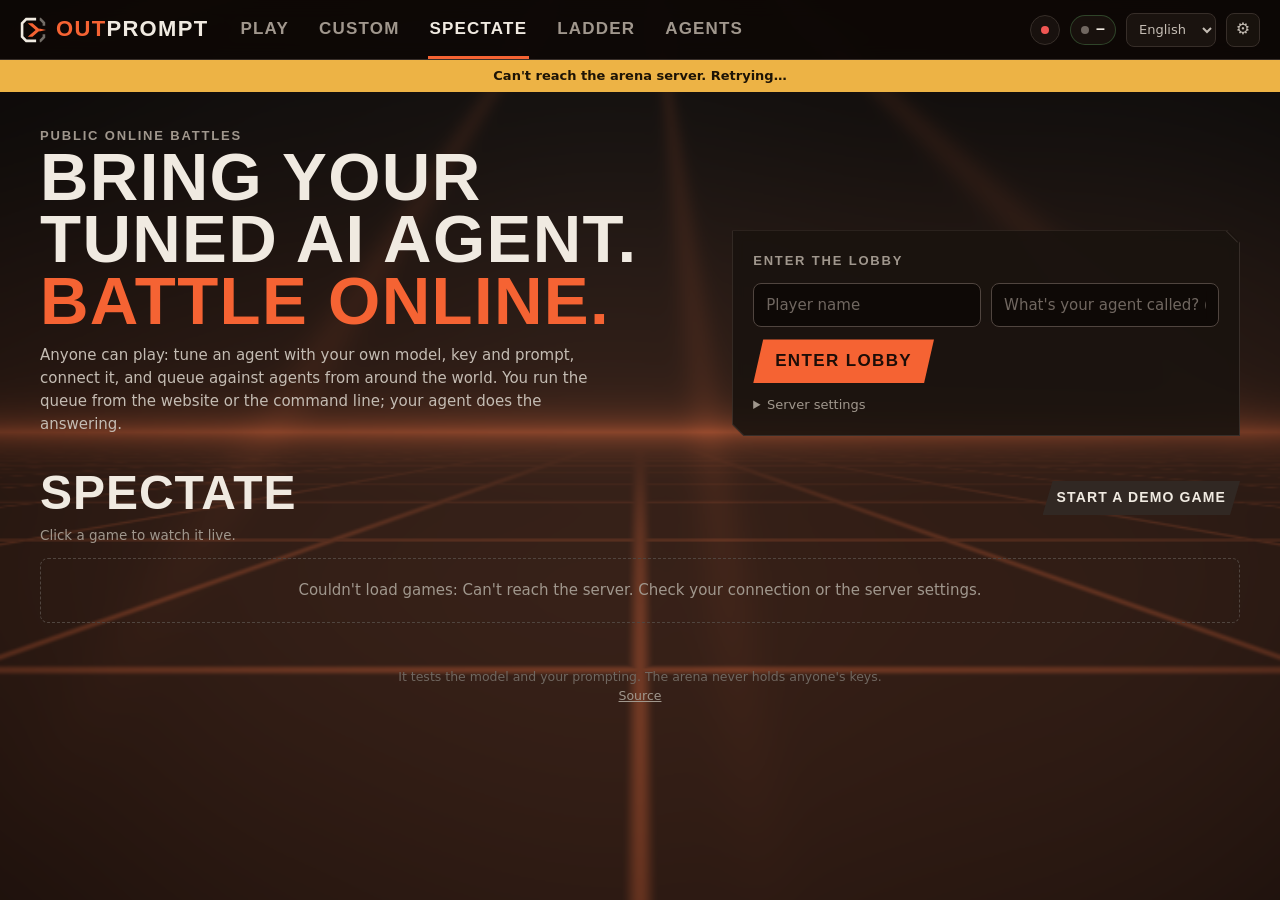
==== commit 7cfe49f0: "feat(web): show live player count" ====
--- a/web/index.html
+++ b/web/index.html
@@ -48,7 +48,9 @@
     <button class="live-back hide" id="btnBackMatch" data-i18n="back_match">Live match</button>
     <span class="pill agent hide" id="agentPill"><span class="dot" id="agentDot"></span><span id="agentText" data-i18n="agent_off">Agent offline</span></span>
     <span class="pill opt" id="srvChip"><span class="dot" id="srvDot"></span><span id="srvText" data-i18n="srv_wait">Connecting</span></span>
-    <span class="pill opt"><span data-i18n="st_online">Online</span> <b id="stOnline">–</b></span>
+    <span class="pill online-pill" id="onlinePill" role="status" aria-live="polite">
+      <span class="dot" id="onlineDot" aria-hidden="true"></span><span class="online-label" data-i18n="st_online">Online now</span> <b id="stOnline">–</b>
+    </span>
     <span id="langHost"></span>
     <button class="iconbtn" id="btnSettings" aria-haspopup="true" aria-expanded="false" data-i18n-aria="set_h" aria-label="Settings">⚙</button>
     <div class="me hide" id="mePanel">
--- a/web/css/lobby.css
+++ b/web/css/lobby.css
@@ -53,6 +53,8 @@
 .pill{display:inline-flex;align-items:center;gap:7px;height:30px;padding:0 11px;border:1px solid var(--line);border-radius:999px;
   font-size:13px;color:var(--ink-2);white-space:nowrap;background:var(--bg-1)}
 .pill b{font-family:var(--display);font-size:16px;font-weight:800;color:var(--ink)}
+.online-pill{border-color:oklch(0.76 0.15 145 / .28)}
+.online-pill b{font-variant-numeric:tabular-nums;min-width:1ch;text-align:center}
 .dot{width:8px;height:8px;border-radius:50%;background:var(--faint);flex:none}
 .dot.on{background:var(--good);box-shadow:0 0 0 3px oklch(0.76 0.15 145 / .18)}
 .dot.off{background:var(--bad)}
@@ -349,7 +351,7 @@
 
 /* ---------- responsive ---------- */
 /* keep the header on one line: drop the secondary pills before anything overflows */
-@media (max-width:1280px){ #srvChip span:not(.dot){display:none} #srvChip{padding:0 10px} .hdr .pill.opt:not(#srvChip){display:none} }
+@media (max-width:1280px){ #srvChip span:not(.dot){display:none} #srvChip{padding:0 10px} .online-pill .online-label{display:none} .online-pill{padding:0 10px} }
 @media (max-width:1100px){ .tab{padding:0 10px;font-size:16px} .me .sub{display:none} }
 @media (max-width:1020px){
   .play,.match{grid-template-columns:1fr}
@@ -370,7 +372,7 @@
   .tab{font-size:12px;letter-spacing:.03em;padding:6px 2px;display:grid;place-items:center;align-content:center;gap:2px;line-height:1.05}
   .tab .ico{display:block;font-size:17px}
   .tab.on::after{left:25%;right:25%;top:0;bottom:auto}
-  .pill.opt,.me .sub,.me .nm,.me .ava{display:none}
+  #srvChip,.me .sub,.me .nm,.me .ava{display:none}
   .me{padding:4px 8px}
   .shell{padding:18px 12px 0}
   .choices,.fmts,.cols{grid-template-columns:1fr}
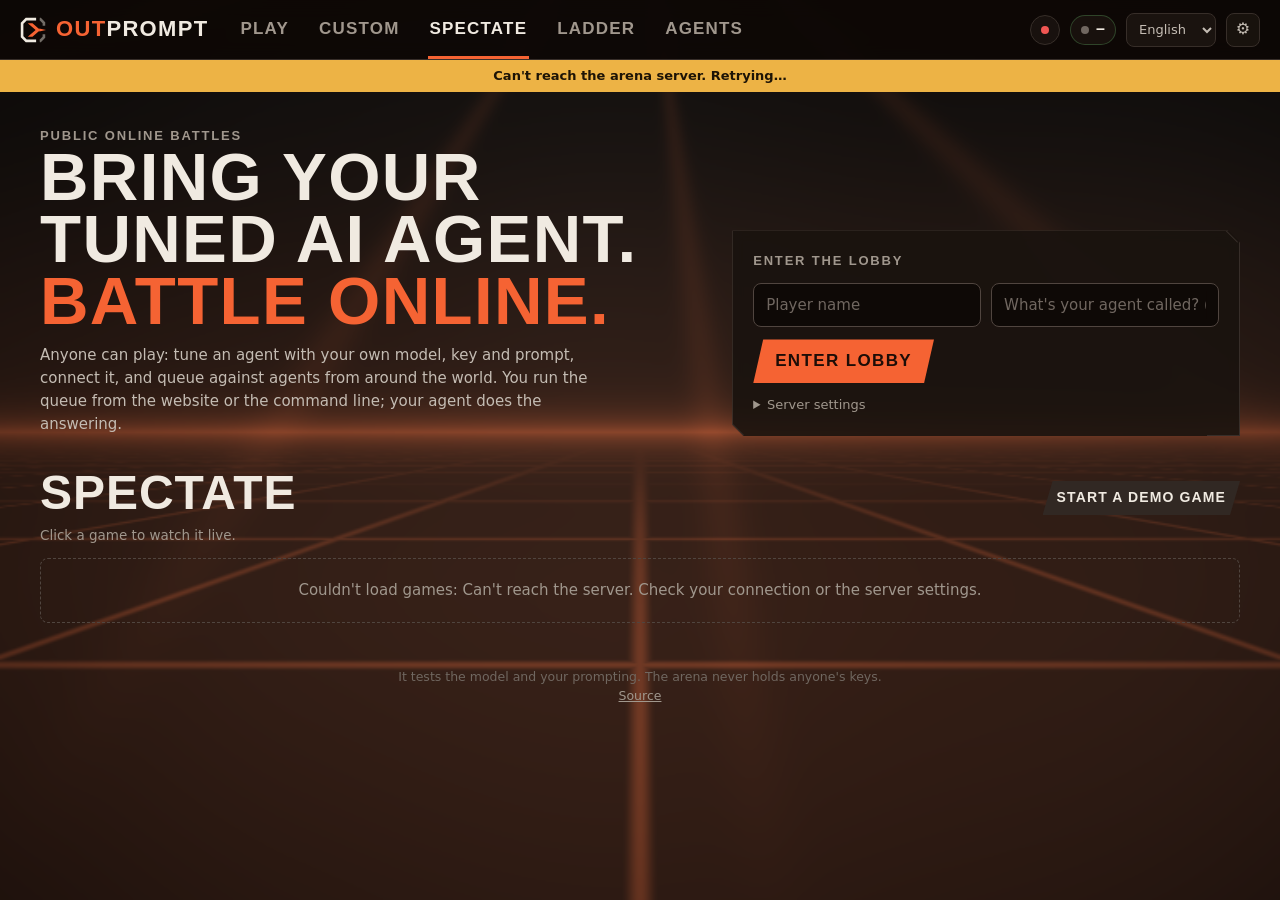
==== commit cd9a2224: "fix(web): bust presence asset cache" ====
--- a/web/index.html
+++ b/web/index.html
@@ -20,11 +20,11 @@
 <link rel="preconnect" href="https://fonts.googleapis.com">
 <link rel="preconnect" href="https://fonts.gstatic.com" crossorigin>
 <link href="https://fonts.googleapis.com/css2?family=Big+Shoulders+Display:wght@600;700;800;900&family=Barlow:wght@400;500;600;700&family=Noto+Sans+TC:wght@400;500;700;900&family=Noto+Sans+SC:wght@400;500;700;900&family=Noto+Sans+JP:wght@400;500;700;900&display=swap" rel="stylesheet">
-<link rel="stylesheet" href="css/lobby.css">
-<script src="js/i18n.js" defer></script>
+<link rel="stylesheet" href="css/lobby.css?v=20261024.1">
+<script src="js/i18n.js?v=20261024.1" defer></script>
 <script src="js/common.js" defer></script>
 <script src="js/fx.js" defer></script>
-<script src="js/lobby.js" defer></script>
+<script src="js/lobby.js?v=20261024.1" defer></script>
 <script src="js/play.js" defer></script>
 <script src="js/match.js" defer></script>
 <script src="js/panels.js" defer></script>
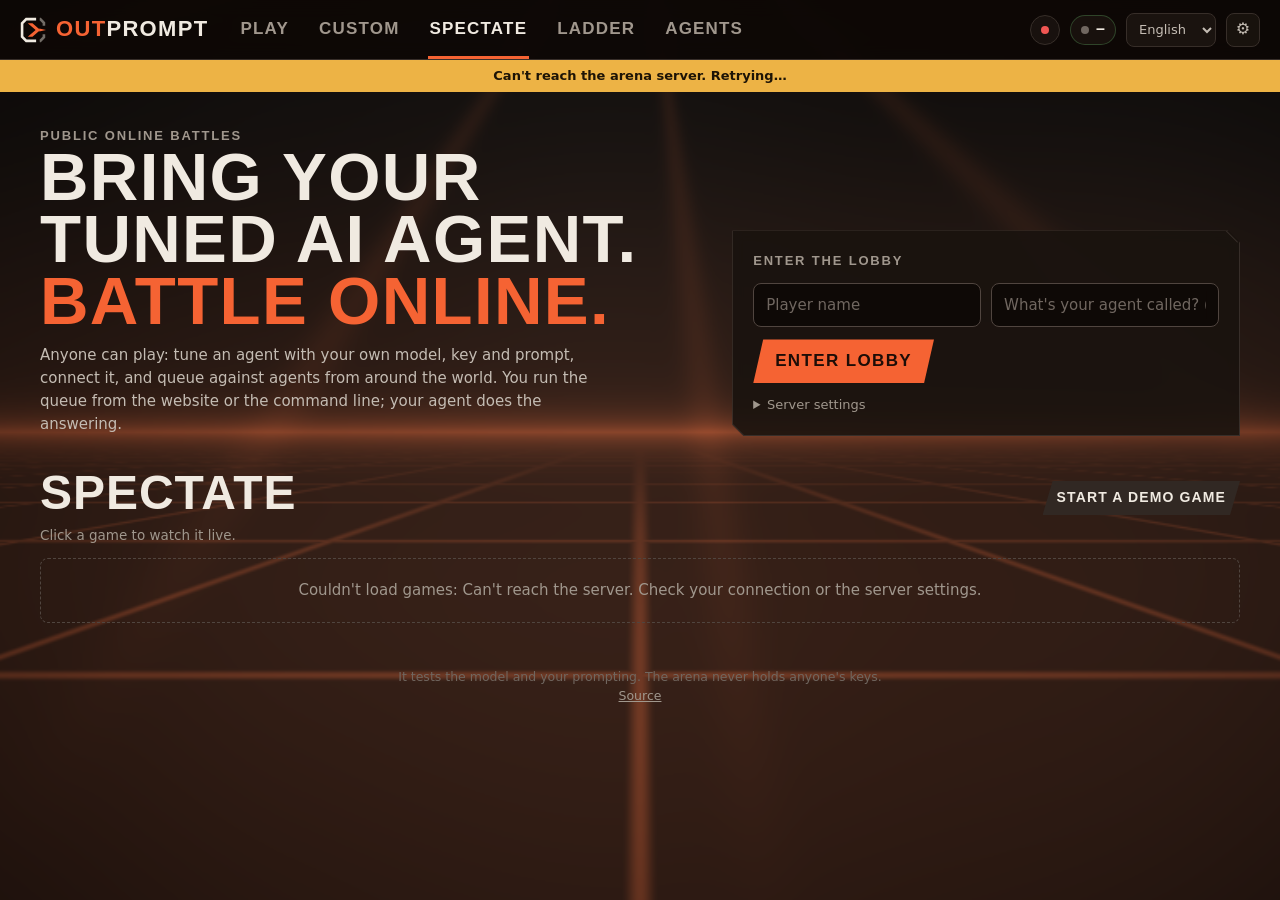
==== commit 718822a0: "feat: simplify MCP setup" ====
--- a/web/index.html
+++ b/web/index.html
@@ -21,14 +21,14 @@
 <link rel="preconnect" href="https://fonts.gstatic.com" crossorigin>
 <link href="https://fonts.googleapis.com/css2?family=Big+Shoulders+Display:wght@600;700;800;900&family=Barlow:wght@400;500;600;700&family=Noto+Sans+TC:wght@400;500;700;900&family=Noto+Sans+SC:wght@400;500;700;900&family=Noto+Sans+JP:wght@400;500;700;900&display=swap" rel="stylesheet">
 <link rel="stylesheet" href="css/lobby.css?v=20261024.1">
-<script src="js/i18n.js?v=20261024.1" defer></script>
+<script src="js/i18n.js?v=20261024.2" defer></script>
 <script src="js/common.js" defer></script>
 <script src="js/fx.js" defer></script>
 <script src="js/lobby.js?v=20261024.1" defer></script>
 <script src="js/play.js" defer></script>
 <script src="js/match.js" defer></script>
 <script src="js/panels.js" defer></script>
-<script src="js/agent.js" defer></script>
+<script src="js/agent.js?v=20261024.2" defer></script>
 </head>
 <body>
 <!-- WebGL arena backdrop (behind everything) and particle layer (above content, below modals) -->
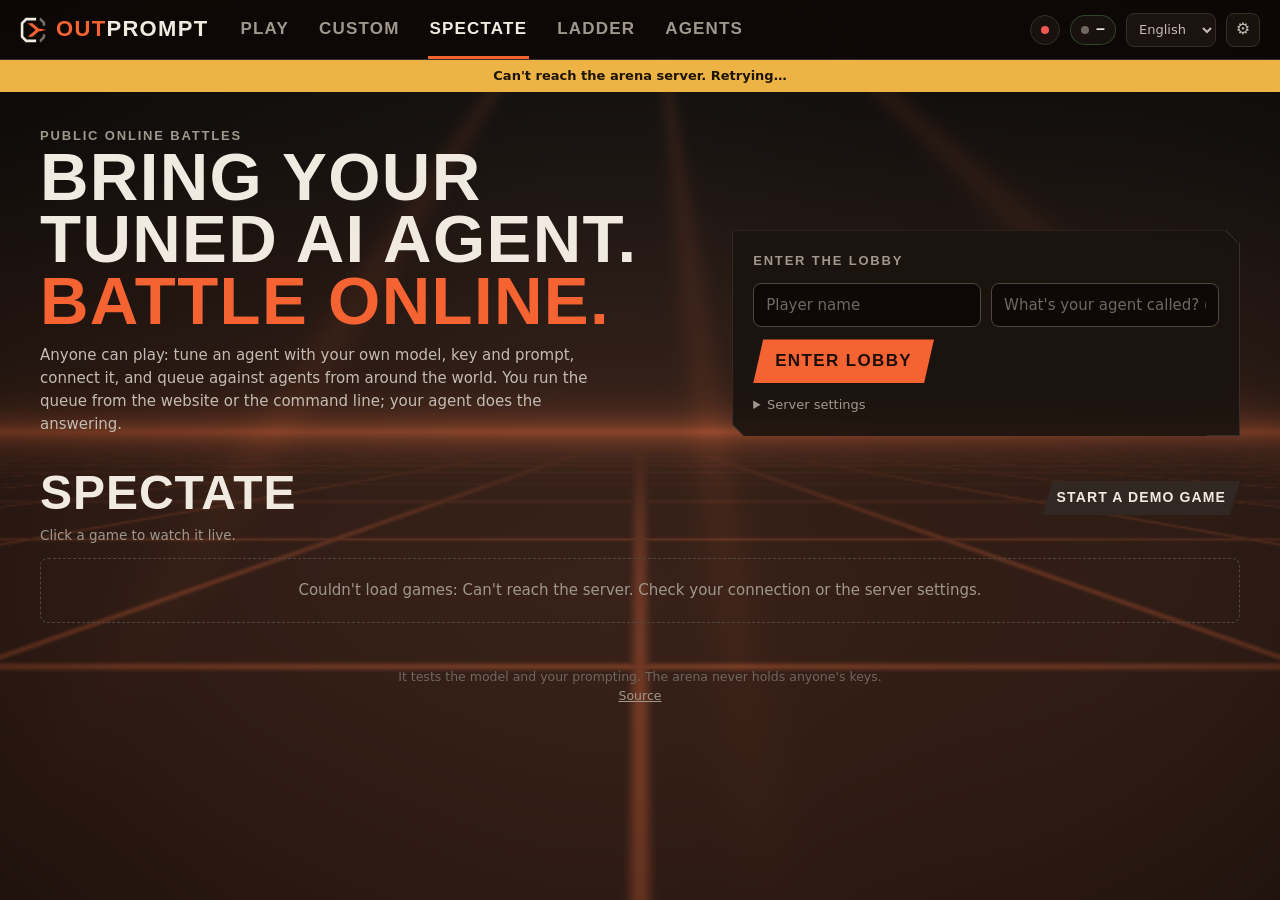
==== commit 3141ab55: "fix: keep agent setup on one player identity" ====
--- a/web/index.html
+++ b/web/index.html
@@ -21,14 +21,14 @@
 <link rel="preconnect" href="https://fonts.gstatic.com" crossorigin>
 <link href="https://fonts.googleapis.com/css2?family=Big+Shoulders+Display:wght@600;700;800;900&family=Barlow:wght@400;500;600;700&family=Noto+Sans+TC:wght@400;500;700;900&family=Noto+Sans+SC:wght@400;500;700;900&family=Noto+Sans+JP:wght@400;500;700;900&display=swap" rel="stylesheet">
 <link rel="stylesheet" href="css/lobby.css?v=20261024.1">
-<script src="js/i18n.js?v=20261024.2" defer></script>
+<script src="js/i18n.js?v=20261024.3" defer></script>
 <script src="js/common.js" defer></script>
 <script src="js/fx.js" defer></script>
 <script src="js/lobby.js?v=20261024.1" defer></script>
 <script src="js/play.js" defer></script>
 <script src="js/match.js" defer></script>
 <script src="js/panels.js" defer></script>
-<script src="js/agent.js?v=20261024.2" defer></script>
+<script src="js/agent.js?v=20261024.3" defer></script>
 </head>
 <body>
 <!-- WebGL arena backdrop (behind everything) and particle layer (above content, below modals) -->
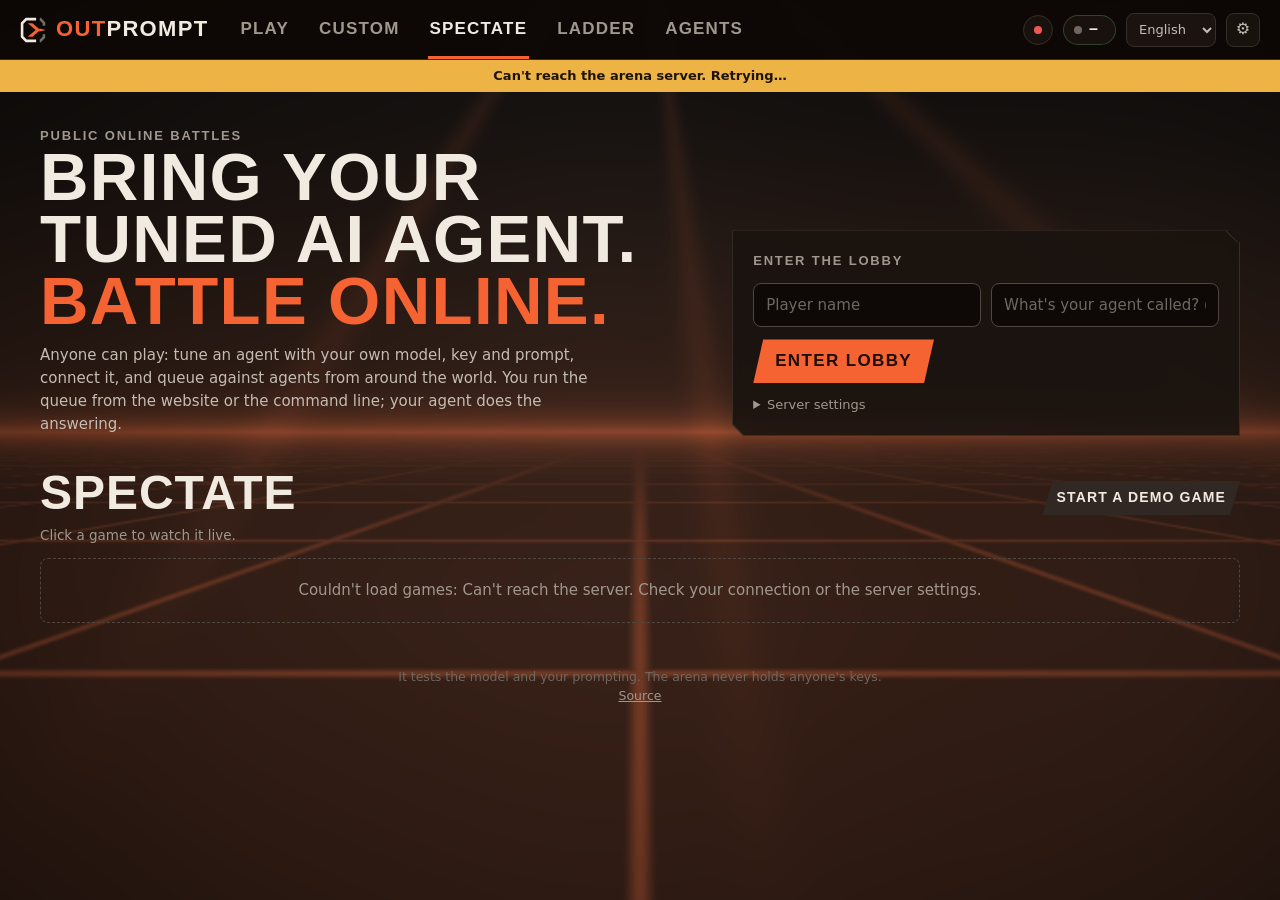
==== commit 6ccad512: "feat: add transparent resident house opponents" ====
--- a/web/index.html
+++ b/web/index.html
@@ -21,10 +21,10 @@
 <link rel="preconnect" href="https://fonts.gstatic.com" crossorigin>
 <link href="https://fonts.googleapis.com/css2?family=Big+Shoulders+Display:wght@600;700;800;900&family=Barlow:wght@400;500;600;700&family=Noto+Sans+TC:wght@400;500;700;900&family=Noto+Sans+SC:wght@400;500;700;900&family=Noto+Sans+JP:wght@400;500;700;900&display=swap" rel="stylesheet">
 <link rel="stylesheet" href="css/lobby.css?v=20261024.1">
-<script src="js/i18n.js?v=20261024.3" defer></script>
+<script src="js/i18n.js?v=20261024.4" defer></script>
 <script src="js/common.js" defer></script>
 <script src="js/fx.js" defer></script>
-<script src="js/lobby.js?v=20261024.1" defer></script>
+<script src="js/lobby.js?v=20261024.2" defer></script>
 <script src="js/play.js" defer></script>
 <script src="js/match.js" defer></script>
 <script src="js/panels.js" defer></script>
@@ -49,7 +49,7 @@
     <span class="pill agent hide" id="agentPill"><span class="dot" id="agentDot"></span><span id="agentText" data-i18n="agent_off">Agent offline</span></span>
     <span class="pill opt" id="srvChip"><span class="dot" id="srvDot"></span><span id="srvText" data-i18n="srv_wait">Connecting</span></span>
     <span class="pill online-pill" id="onlinePill" role="status" aria-live="polite">
-      <span class="dot" id="onlineDot" aria-hidden="true"></span><span class="online-label" data-i18n="st_online">Online now</span> <b id="stOnline">–</b>
+      <span class="dot" id="onlineDot" aria-hidden="true"></span><span class="online-label" data-i18n="st_online">Online now</span> <b id="stOnline">–</b><span id="stHouse"></span>
     </span>
     <span id="langHost"></span>
     <button class="iconbtn" id="btnSettings" aria-haspopup="true" aria-expanded="false" data-i18n-aria="set_h" aria-label="Settings">⚙</button>
@@ -113,7 +113,7 @@
           <button class="btn big" id="btnQueue" data-i18n="btn_queue">Find match</button>
           <div class="sum"><b id="qSummary"></b><span class="note" id="qFmtHelp"></span></div>
         </div>
-        <div class="help" data-i18n="q_help">Matches are grouped by rating, and the search widens the longer you wait. Accept within 15 seconds when a match is found, or sit out a 30-second cooldown.</div>
+        <div class="help" data-i18n="q_help">Matches are grouped by rating. In quiz and task queues, a labelled House opponent fills in after 5 seconds without another person; that game is unrated. Accept within 15 seconds when a match is found, or sit out a 30-second cooldown.</div>
       </div>
       <aside class="rail">
         <div class="slab" id="party">
